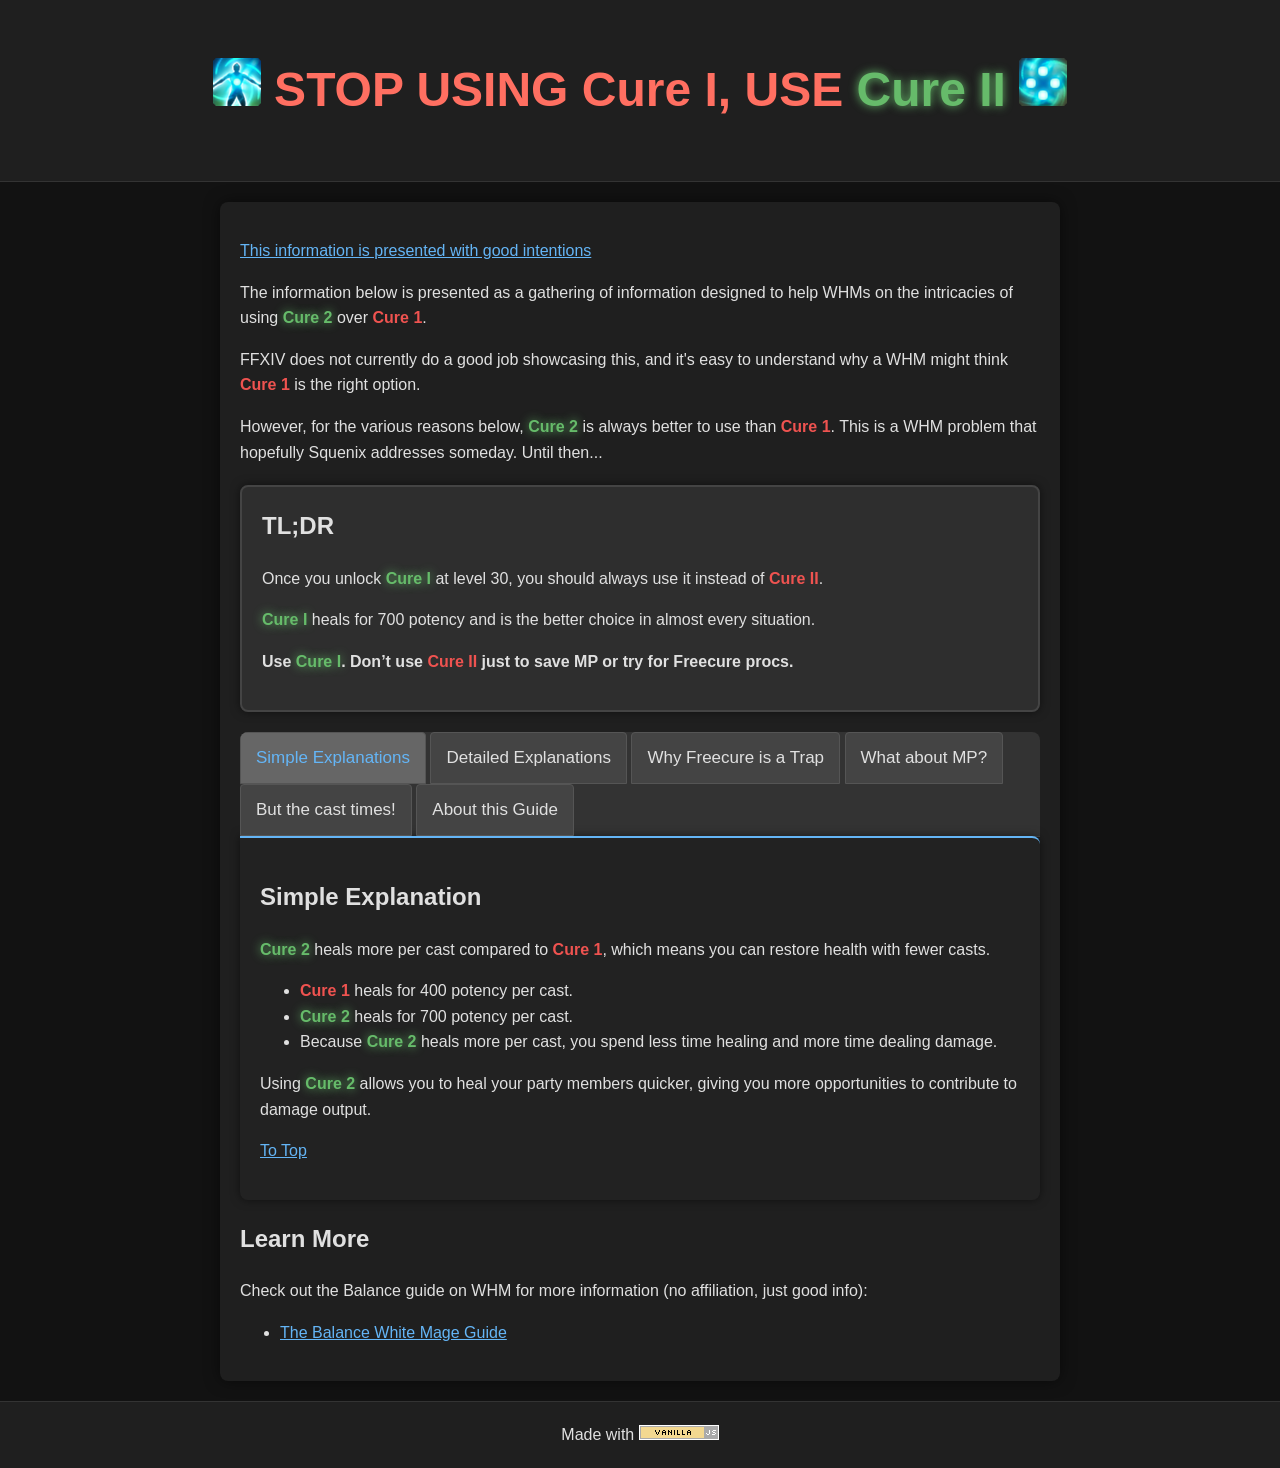
==== index.html @ 79c81267 "lil changes" ====
<!DOCTYPE html>
<html lang="en">

<head>
    <meta charset="UTF-8">
    <meta name="viewport" content="width=device-width, initial-scale=1.0">
    <title>Don't Use Cure 1!</title>
    <link rel="stylesheet" href="styles.css">
    <link rel="icon" href="favicon.ico?" type="image/x-icon">
    <script src="script.js" defer></script>
</head>

<body>
    <header>
        <h1 class="highlight"></h1>
    </header>

    <main>
        <section id="tldr" class="tldr-box"></section>

        <section id="tabbed-content">
            <div class="tab">
                <button class="tablinks" onclick="openTab('simple', this)">Simple Explanations</button>
                <button class="tablinks" onclick="openTab('detailed', this)">Detailed Explanations</button>
                <button class="tablinks" onclick="openTab('freecure', this)">Why Freecure is a Trap</button>
                <button class="tablinks" onclick="openTab('mp-management', this)">What about MP?</button>
                <button class="tablinks" onclick="openTab('cast-recast-times', this)">But the cast times!</button>
                <button class="tablinks" onclick="openTab('ifsomeone', this)">About this Guide</button>
            </div>

            <div id="simple" class="tabcontent"></div>
            <div id="detailed" class="tabcontent"></div>
            <div id="freecure" class="tabcontent"></div>
            <div id="mp-management" class="tabcontent"></div>
            <div id="cast-recast-times" class="tabcontent"></div>
            <div id="ifsomeone" class="tabcontent"></div>
        </section>

        <section id="resources">
            <h2>Learn More</h2>
            <p>Check out the Balance guide on WHM for more information (no affiliation, just good info):</p>
            <ul>
                <li><a href="https://www.thebalanceffxiv.com/jobs/healers/white-mage/" target="_blank">The Balance White Mage Guide</a></li>
            </ul>
        </section>
    </main>
    <footer>
        Made with <a href="http://vanilla-js.com/"><img src="vanillajs.png" alt="Vanilla JS badge" title="↑ ↑ ↓ ↓ ← → ← → B A"></a> <br>
    </footer>
</body>

</html>
---- styles.css ----
/* General Styles */
body {
    font-family: Arial, sans-serif;
    line-height: 1.6;
    margin: 0;
    padding: 0;
    background-color: #121212;
    color: #e0e0e0;
}

/* Header */
header {
    background: #1f1f1f;
    color: #e0e0e0;
    padding: 20px 0;
    text-align: center;
    font-size: 1.5em;
    border-bottom: 1px solid #333;
}

/* Main Content */
main {
    max-width: 800px;
    margin: 20px auto;
    padding: 20px;
    background: #1f1f1f;
    border-radius: 8px;
    box-shadow: 0 0 15px rgba(0, 0, 0, 0.5);
}

h1, h2, h3 {
    color: #e0e0e0;
}

a {
    color: #64b5f6;
}

.highlight {
    font-weight: bold;
    color: #ff6f61;
}

.cure1 {
    color: #ef5350;
    font-weight: bold;
}

.cure2 {
    color: #66bb6a;
    font-weight: bold;
    text-shadow: 0 0 10px #66bb6a;
}

.cure2-header {
    color: #81c784; /* A readable green */
    font-weight: bold;
}

/* Tabs */
.tab {
    overflow: hidden;
    border-bottom: 1px solid #444;
    background-color: #333;
    border-radius: 8px 8px 0 0;
}

.tab button {
    background-color: #444;
    border: 1px solid #555;
    border-radius: 4px 4px 0 0;
    outline: none;
    cursor: pointer;
    padding: 15px 15px;
    transition: 0.3s;
    font-size: 17px;
    color: #e0e0e0;
    box-sizing: border-box;
}

.tab button:hover {
    background-color: #555;
}

.tab button.active {
    background-color: #666;
    color: #64b5f6;
    position: relative;
}

/* Tab Content */
.tabcontent {
    display: none;
    padding: 20px;
    border-top: 2px solid #64b5f6; /* To make it match the active tab */
    background-color: #222;
    border-radius: 0 8px 8px 8px;
    box-shadow: 0 0 10px rgba(0, 0, 0, 0.5);
    margin-top: -1px; /* Avoid gap */
}

/* TL;DR Box */
.tldr-box {
    background-color: #2e2e2e; /* Slightly lighter background */
    border: 2px solid #444; /* Dark border */
    padding: 20px;
    margin: 20px 0;
    border-radius: 8px;
    box-shadow: 0 0 10px rgba(0, 0, 0, 0.5); /* Slight shadow for depth */
}

.tldr-box h2 {
    margin-top: 0;
}

/* Footer */
footer {
    text-align: center;
    padding: 20px;
    background: #1f1f1f;
    color: #e0e0e0;
    margin-top: 20px;
    border-top: 1px solid #333;
}
.reverse-mode {
    background-color: #ffffff;
    color: #000000;
}

.reverse-mode header, 
.reverse-mode main, 
.reverse-mode footer {
    background-color: #f0f0f0;
    color: #000000;
}

.reverse-mode .cure1 {
    color: #66bb6a;
}

.reverse-mode .cure2 {
    color: #ef5350;
}

.reverse-mode .cure1-header {
    color: #81c784;
}
.reverse-mode .tldr-box h2{
    color: #81c784;
}
.reverse-mode .tabcontent h2{
    color: #81c784;
}

.reverse-mode .tabcontent h3{
    color: #679e6a;
}

.reverse-mode .cure2-header {
    color: #ef5350;
}
.reverse-mode .tldr-box {
    background-color: #ffe0e0; /* Lighter red background */
    border: 2px solid #ff6666; /* Red border */
    color: #333; /* Dark text */
}

.reverse-mode .tabcontent {
    background-color: #fff0f0; /* Light red background */
    border-top: 2px solid #ff6666; /* Red border for active tab */
    color: #333; /* Dark text */
}
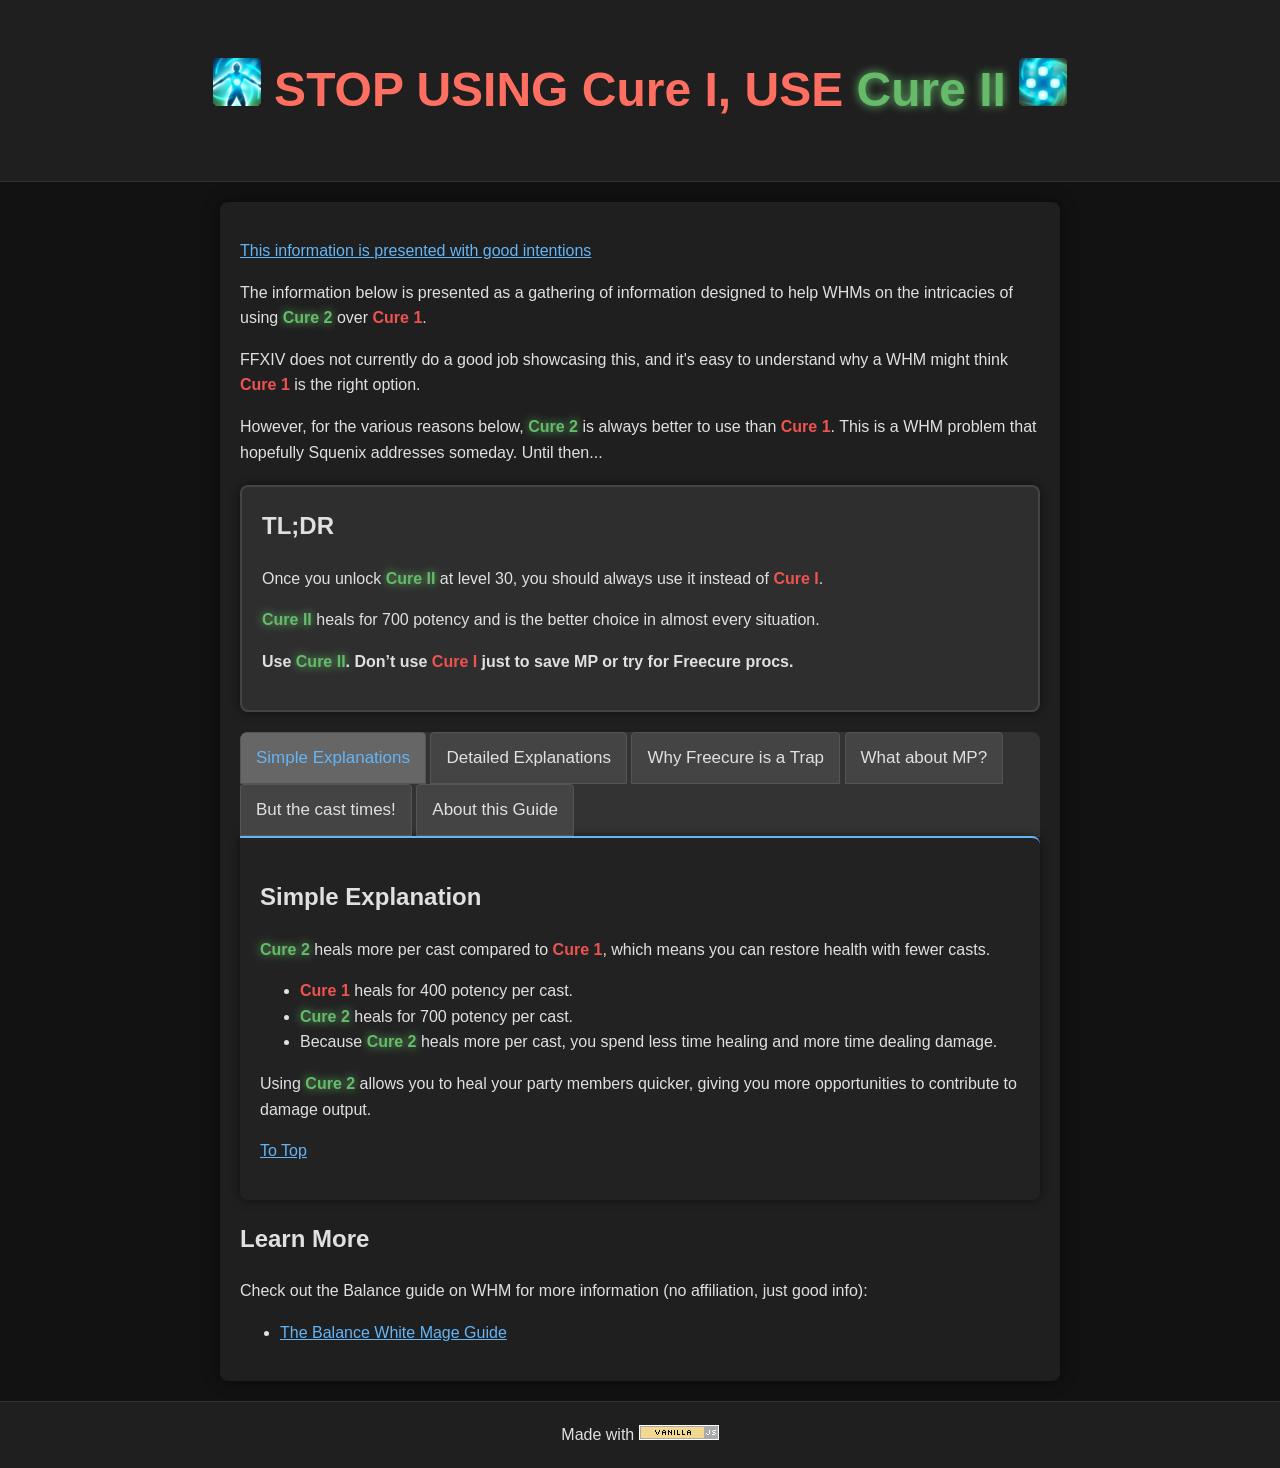
==== commit dfc3d69e: "renamed script to push fix" ====
--- a/index.html
+++ b/index.html
@@ -7,7 +7,7 @@
     <title>Don't Use Cure 1!</title>
     <link rel="stylesheet" href="styles.css">
     <link rel="icon" href="favicon.ico?" type="image/x-icon">
-    <script src="script.js" defer></script>
+    <script src="scripts.js" defer></script>
 </head>
 
 <body>
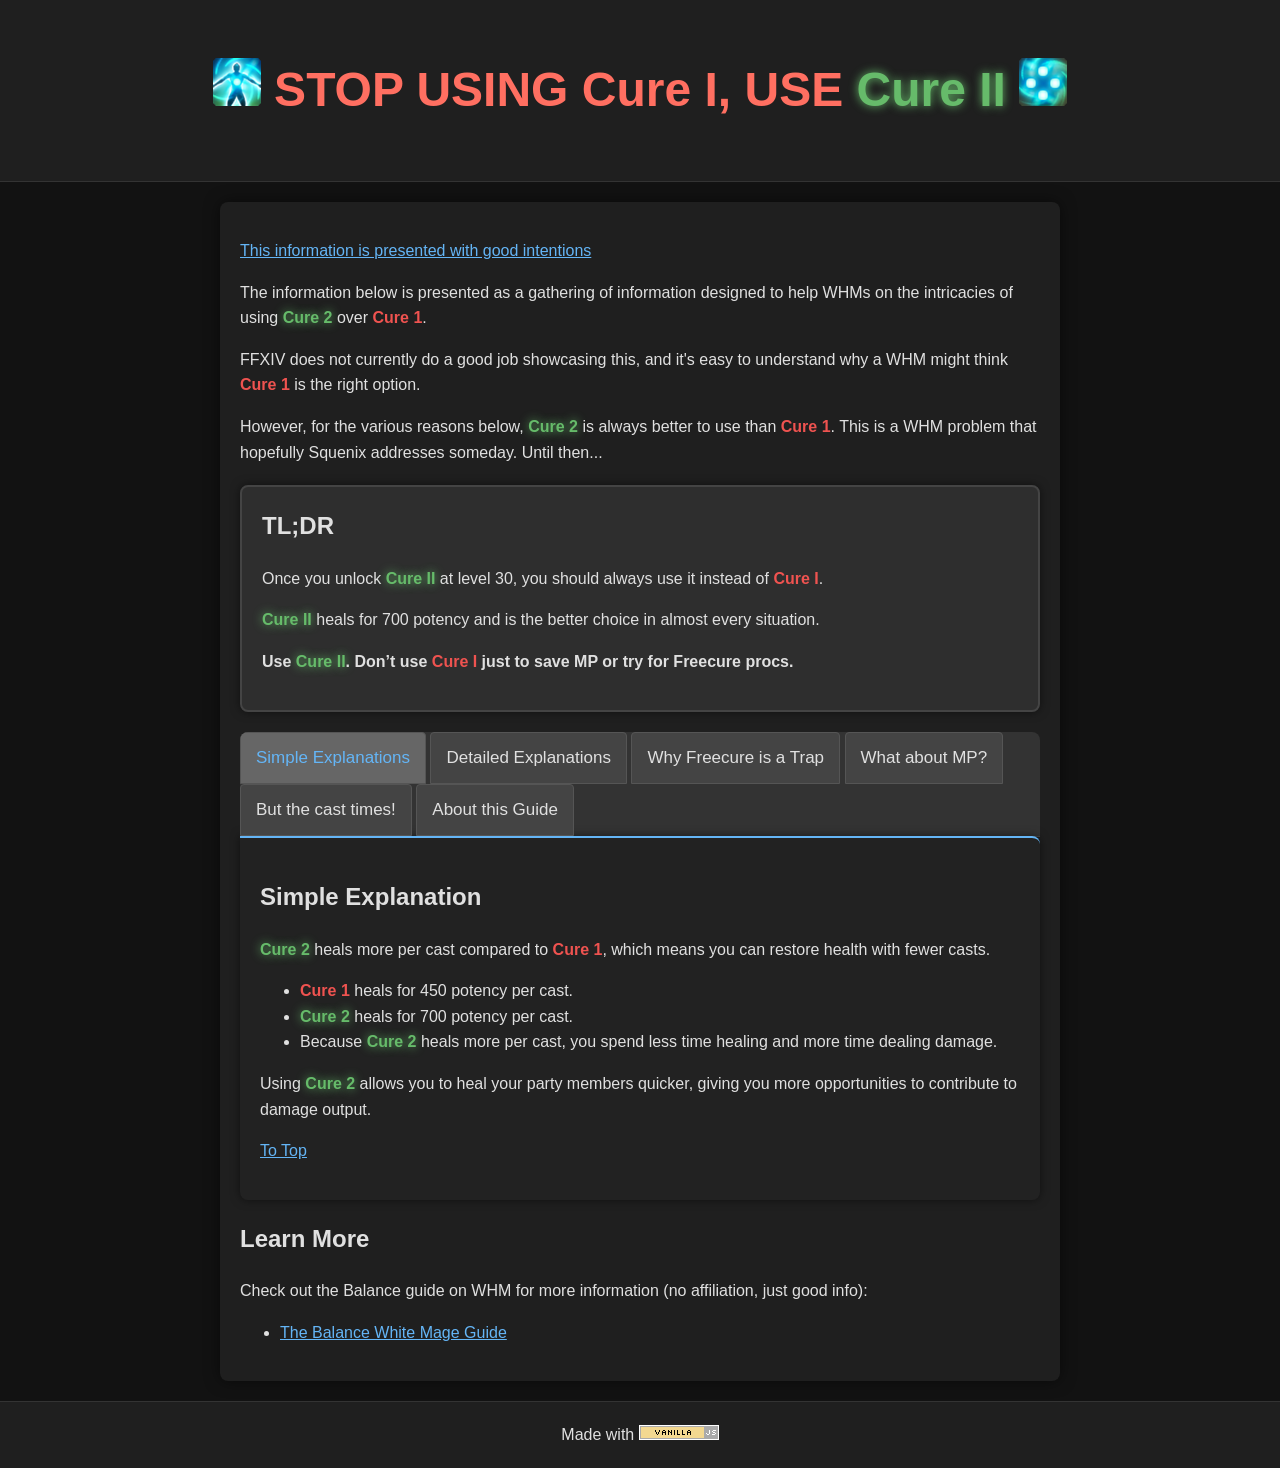
==== commit c98de6b1: "cachebuster" ====
--- a/index.html
+++ b/index.html
@@ -7,7 +7,7 @@
     <title>Don't Use Cure 1!</title>
     <link rel="stylesheet" href="styles.css">
     <link rel="icon" href="favicon.ico?" type="image/x-icon">
-    <script src="scripts.js" defer></script>
+    <script src="scripts.js?v=1.0" defer></script>
 </head>
 
 <body>
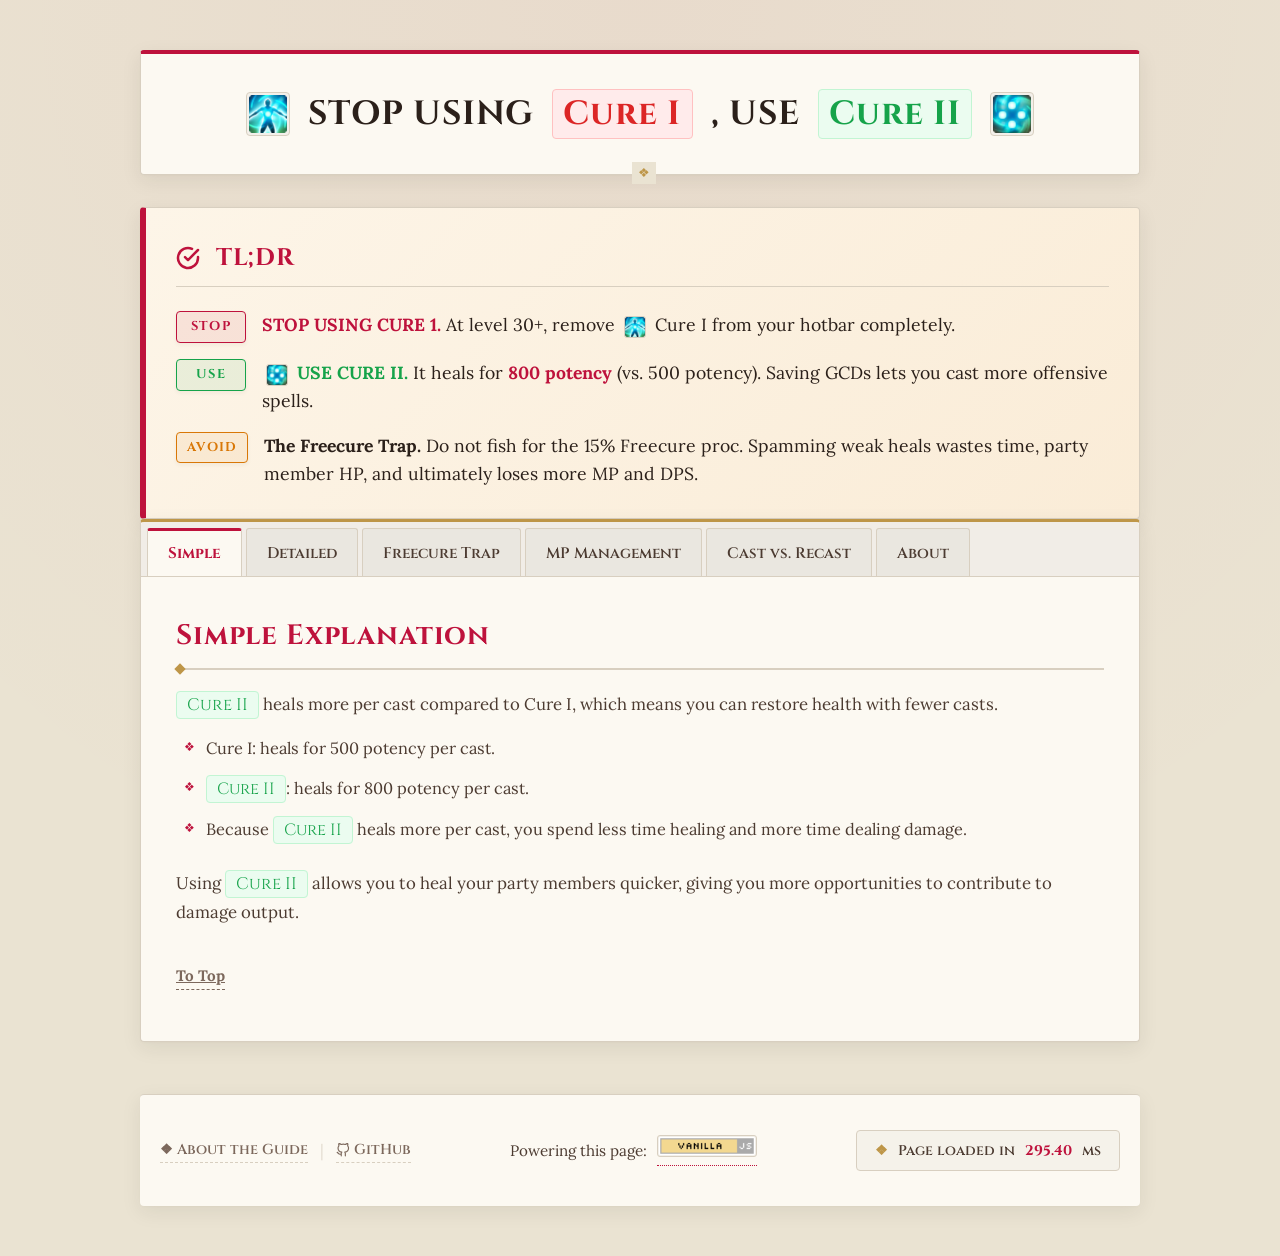
==== commit bae9046d: "Refactor TL;DR into visual objectives, refine retro bizarro mode, and add Open Graph preview banner" ====
--- a/index.html
+++ b/index.html
@@ -4,49 +4,92 @@
 <head>
     <meta charset="UTF-8">
     <meta name="viewport" content="width=device-width, initial-scale=1.0">
-    <title>Don't Use Cure 1!</title>
+    
+    <!-- Primary SEO Meta Tags -->
+    <title>Don't Use Cure 1! - FFXIV White Mage Guide</title>
+    <meta name="description" content="A comprehensive, math-backed guide explaining why White Mages in FFXIV should use Cure II instead of Cure I, updated for Dawntrail. Learn the truths about Freecure trap, MP management, and GCD optimization.">
+    <meta name="keywords" content="FFXIV, White Mage, WHM, Cure 1, Cure 2, Freecure, FFXIV guide, Dawntrail, FFXIV healing, MMO optimization">
+    <meta name="author" content="MajorProps">
+    <meta name="robots" content="index, follow">
+    
+    <!-- Open Graph / Facebook / Twitter -->
+    <meta property="og:type" content="website">
+    <meta property="og:title" content="Don't Use Cure 1! - FFXIV White Mage Guide">
+    <meta property="og:description" content="A detailed, math-backed breakdown of why White Mages should stop using Cure I and start using Cure II. Updated for Dawntrail (Patch 7.4).">
+    <meta property="og:image" content="og_banner.png">
+    <meta name="twitter:card" content="summary_large_image">
+    <meta name="twitter:image" content="og_banner.png">
+    
+    <!-- Fonts & Styling -->
+    <link rel="preconnect" href="https://fonts.googleapis.com">
+    <link rel="preconnect" href="https://fonts.gstatic.com" crossorigin>
+    <link href="https://fonts.googleapis.com/css2?family=Cinzel:wght@400;600;700;900&family=Lora:ital,wght@0,400;0,500;0,600;0,700;1,400&family=Press+Start+2P&display=swap" rel="stylesheet">
     <link rel="stylesheet" href="styles.css">
     <link rel="icon" href="favicon.ico?" type="image/x-icon">
-    <script src="scripts.js?v=1.0" defer></script>
+    
+    <!-- Dynamic Logic -->
+    <script src="scripts.js?v=1.05" defer></script>
 </head>
 
 <body>
-    <header>
-        <h1 class="highlight"></h1>
-    </header>
+    <div class="app-container">
+        <header>
+            <h1 class="highlight header-title">
+                <!-- Dynamically populated by JS -->
+            </h1>
+        </header>
 
-    <main>
-        <section id="tldr" class="tldr-box"></section>
+        <main>
+            <!-- Content will be injected dynamically -->
+            
+            <section id="tldr" class="tldr-box">
+                <!-- Dynamically populated by JS -->
+            </section>
 
-        <section id="tabbed-content">
-            <div class="tab">
-                <button class="tablinks" onclick="openTab('simple', this)">Simple Explanations</button>
-                <button class="tablinks" onclick="openTab('detailed', this)">Detailed Explanations</button>
-                <button class="tablinks" onclick="openTab('freecure', this)">Why Freecure is a Trap</button>
-                <button class="tablinks" onclick="openTab('mp-management', this)">What about MP?</button>
-                <button class="tablinks" onclick="openTab('cast-recast-times', this)">But the cast times!</button>
-                <button class="tablinks" onclick="openTab('ifsomeone', this)">About this Guide</button>
+            <section id="tabbed-content" class="glass-panel">
+                <div class="tab">
+                    <button class="tablinks active" onclick="openTab('simple', this)">Simple</button>
+                    <button class="tablinks" onclick="openTab('detailed', this)">Detailed</button>
+                    <button class="tablinks" onclick="openTab('freecure', this)">Freecure Trap</button>
+                    <button class="tablinks" onclick="openTab('mp-management', this)">MP Management</button>
+                    <button class="tablinks" onclick="openTab('cast-recast-times', this)">Cast vs. Recast</button>
+                    <button class="tablinks" onclick="openTab('ifsomeone', this)">About</button>
+                </div>
+
+                <div class="tabcontent-container">
+                    <div id="simple" class="tabcontent" style="display: block;"></div>
+                    <div id="detailed" class="tabcontent"></div>
+                    <div id="freecure" class="tabcontent"></div>
+                    <div id="mp-management" class="tabcontent"></div>
+                    <div id="cast-recast-times" class="tabcontent"></div>
+                    <div id="ifsomeone" class="tabcontent"></div>
+                </div>
+            </section>
+        </main>
+
+        <footer>
+            <div class="footer-content">
+                <div class="guide-intent-container-footer" style="display: flex; align-items: center; gap: 12px; flex-wrap: wrap;">
+                    <a href="#tabbed-content" class="guide-intent-link" onclick="openTab('ifsomeone', document.querySelector('.tab button:nth-child(6)'))">❖ About the Guide</a>
+                    <span class="footer-separator" style="color: var(--border-color); opacity: 0.7;">|</span>
+                    <a href="https://github.com/Suspence00/dontusecure1" target="_blank" class="guide-intent-link" style="display: inline-flex; align-items: center; gap: 4px;">
+                        <svg width="14" height="14" viewBox="0 0 24 24" fill="none" stroke="currentColor" stroke-width="2" stroke-linecap="round" stroke-linejoin="round">
+                            <path d="M9 19c-5 1.5-5-2.5-7-3m14 6v-3.87a3.37 3.37 0 0 0-.94-2.61c3.14-.35 6.44-1.54 6.44-7A5.44 5.44 0 0 0 20 4.77 5.07 5.07 0 0 0 19.91 1S18.73.65 16 2.48a13.38 13.38 0 0 0-7 0C6.27.65 5.09 1 5.09 1A5.07 5.07 0 0 0 5 4.77a5.44 5.44 0 0 0-1.5 3.78c0 5.42 3.3 6.61 6.44 7A3.37 3.37 0 0 0 9 18.13V22"></path>
+                        </svg>
+                        <span>GitHub</span>
+                    </a>
+                </div>
+                <div class="vanilla-badge-wrapper">
+                    <span>Powering this page:</span>
+                    <a href="http://vanilla-js.com/" class="vanilla-link">
+                        <img src="vanillajs.png" alt="Vanilla JS badge" title="↑ ↑ ↓ ↓ ← → ← → B A">
+                    </a>
+                </div>
+                <div class="speed-badge" id="speed-badge">
+                    <span class="speed-icon">❖</span> Page loaded in <span id="load-time">--</span> ms
+                </div>
             </div>
-
-            <div id="simple" class="tabcontent"></div>
-            <div id="detailed" class="tabcontent"></div>
-            <div id="freecure" class="tabcontent"></div>
-            <div id="mp-management" class="tabcontent"></div>
-            <div id="cast-recast-times" class="tabcontent"></div>
-            <div id="ifsomeone" class="tabcontent"></div>
-        </section>
-
-        <section id="resources">
-            <h2>Learn More</h2>
-            <p>Check out the Balance guide on WHM for more information (no affiliation, just good info):</p>
-            <ul>
-                <li><a href="https://www.thebalanceffxiv.com/jobs/healers/white-mage/" target="_blank">The Balance White Mage Guide</a></li>
-            </ul>
-        </section>
-    </main>
-    <footer>
-        Made with <a href="http://vanilla-js.com/"><img src="vanillajs.png" alt="Vanilla JS badge" title="↑ ↑ ↓ ↓ ← → ← → B A"></a> <br>
-    </footer>
+        </footer>
+    </div>
 </body>
-
 </html>
--- a/styles.css
+++ b/styles.css
@@ -1,172 +1,1846 @@
-/* General Styles */
-body {
-    font-family: Arial, sans-serif;
-    line-height: 1.6;
+/* ==========================================
+   White Mage Sanctuary Design Tokens (Normal Mode)
+   ========================================== */
+:root {
+    /* Fonts - Classic High Fantasy & RPG Serifs */
+    --font-heading: 'Cinzel', 'Georgia', serif;
+    --font-body: 'Lora', 'Georgia', serif;
+
+    /* Theme: Lodestone Warm Eorzean Parchment */
+    --bg-app: #eae3d2; /* Eorzean Warm Parchment Map Background */
+    
+    /* Document elements - rich cream scroll cards */
+    --bg-window-top: #fcf9f2;
+    --bg-window-bottom: #fcf9f2;
+    --bg-surface: #fcf9f2; /* Clean light parchment */
+    --bg-surface-hover: #f5eedf; /* Soft golden hover */
+    
+    /* White Mage Quest Accent */
+    --bg-tldr: linear-gradient(135deg, #fdf5e8 0%, #faecd7 100%);
+    
+    /* Authentic Gold & Crimson Trims */
+    --gold-primary: #be9648; /* Antique Gold */
+    --gold-secondary: #997227; /* Deep Gold */
+    --gold-light: #e5c483; /* Radiant Gold highlight */
+    --crimson-primary: #be123c; /* White Mage Crimson */
+    --crimson-hover: #9f1239; /* Deep Burgundy */
+    
+    --border-color: #d8cfc0; /* Warm clay border */
+    --border-gold: #be9648; /* Gold border for accents */
+    
+    --text-primary: #2b201a; /* Sharp, extremely legible dark espresso */
+    --text-secondary: #4c3b31; /* Warm mahogany brown for body text */
+    --text-muted: #7c685c; /* Soft charcoal-brown for notes */
+    
+    /* Spell & Buff Colors (Subtle, clean, high-contrast on light background) */
+    --color-cure1: #dc2626; /* Crimson for Cure I */
+    --color-cure2: #16a34a; /* Emerald for Cure II */
+    --color-lucid: #7c3aed; /* Mana Violet */
+    --color-damage: #2563eb; /* Glare sky-blue */
+
+    /* Shadows & Borders */
+    --box-shadow-game: 0 6px 20px rgba(43, 32, 26, 0.08), 0 1px 3px rgba(43, 32, 26, 0.02);
+    --transition-click: 0.12s cubic-bezier(0.4, 0, 0.2, 1);
+    --transition-smooth: 0.25s cubic-bezier(0.4, 0, 0.2, 1);
+}
+
+/* ==========================================
+   Bizarro Mode (NES / SNES Final Fantasy Dialogue Box)
+   ========================================== */
+.reverse-mode {
+    /* Classic Retro Monospaced Font */
+    --font-heading: 'Press Start 2P', monospace;
+    --font-body: 'Press Start 2P', monospace;
+
+    /* NES Royal Blue Background & Thick White Borders */
+    --bg-app: #000000;
+    --bg-window-top: #000088;
+    --bg-window-bottom: #0000a8;
+    --bg-surface: linear-gradient(to bottom, var(--bg-window-top) 0%, var(--bg-window-bottom) 100%);
+    --bg-surface-hover: #0000d8;
+    --bg-tldr: #000088;
+    
+    --gold-primary: #ffffff;
+    --gold-secondary: #ffffff;
+    --gold-light: #ffffff;
+    
+    --border-color: #ffffff;
+    --text-primary: #ffffff;
+    --text-secondary: #ffffff;
+    --text-muted: #aaaaaa;
+    
+    --color-cure1: #00ff00; /* Cure I is green/good! */
+    --color-cure2: #ff0000; /* Cure II is red/bad! */
+    --color-lucid: #ff00ff;
+    --color-damage: #00ffff;
+}
+
+/* ==========================================
+   Reset & Base Styles
+   ========================================== */
+html {
+    scroll-behavior: smooth;
+}
+
+* {
+    box-sizing: border-box;
     margin: 0;
     padding: 0;
-    background-color: #121212;
-    color: #e0e0e0;
-}
-
-/* Header */
+}
+
+body {
+    font-family: var(--font-body);
+    background-color: var(--bg-app);
+    background-image: radial-gradient(circle at 50% 0%, rgba(190, 18, 60, 0.04) 0%, rgba(234, 227, 210, 0) 70%);
+    color: var(--text-primary);
+    line-height: 1.7;
+    -webkit-font-smoothing: antialiased;
+    overflow-x: hidden;
+    position: relative;
+    min-height: 100vh;
+    transition: background var(--transition-smooth);
+}
+
+.glow-bg {
+    display: none;
+}
+
+/* ==========================================
+   Layout Containers
+   ========================================== */
+.app-container {
+    max-width: 1040px;
+    margin: 0 auto;
+    padding: 50px 20px;
+    display: flex;
+    flex-direction: column;
+    gap: 32px;
+}
+
+/* ==========================================
+   Typography & Decorative Ornaments
+   ========================================== */
+h1, h2, h3, h4 {
+    font-family: var(--font-heading);
+    font-weight: 700;
+    letter-spacing: 0.03em;
+    color: var(--crimson-primary);
+}
+
+a {
+    color: var(--crimson-primary);
+    text-decoration: none;
+    font-weight: 600;
+    border-bottom: 1px dotted var(--crimson-primary);
+    transition: all var(--transition-click);
+}
+
+a:hover {
+    color: var(--crimson-hover);
+    border-bottom-color: var(--crimson-hover);
+}
+
+/* FFXIV Diamond Divider Ornament */
+.divider {
+    display: flex;
+    align-items: center;
+    justify-content: center;
+    margin: 24px 0;
+    color: var(--gold-primary);
+}
+
+.divider::before, .divider::after {
+    content: '';
+    flex: 1;
+    border-bottom: 1px solid var(--border-color);
+}
+
+.divider::before { margin-right: 15px; }
+.divider::after { margin-left: 15px; }
+
+.divider-icon {
+    font-size: 0.8rem;
+    letter-spacing: 2px;
+    color: var(--gold-primary);
+}
+
+/* ==========================================
+   WHM Panel Styling
+   ========================================== */
+.glass-panel {
+    background: var(--bg-surface);
+    border: 1.5px solid var(--border-color);
+    border-top: 3px solid var(--gold-primary);
+    border-radius: 4px; /* Hard classic corners */
+    box-shadow: var(--box-shadow-game);
+    position: relative;
+    transition: border var(--transition-smooth);
+}
+
+/* ==========================================
+   Header Component
+   ========================================== */
 header {
-    background: #1f1f1f;
-    color: #e0e0e0;
-    padding: 20px 0;
     text-align: center;
-    font-size: 1.5em;
-    border-bottom: 1px solid #333;
-}
-
-/* Main Content */
-main {
-    max-width: 800px;
-    margin: 20px auto;
-    padding: 20px;
-    background: #1f1f1f;
-    border-radius: 8px;
-    box-shadow: 0 0 15px rgba(0, 0, 0, 0.5);
-}
-
-h1, h2, h3 {
-    color: #e0e0e0;
-}
-
-a {
-    color: #64b5f6;
-}
-
-.highlight {
-    font-weight: bold;
-    color: #ff6f61;
-}
-
-.cure1 {
-    color: #ef5350;
-    font-weight: bold;
+    padding: 35px 20px;
+    border-radius: 4px;
+    background: var(--bg-surface);
+    border: 1.5px solid var(--border-color);
+    border-top: 4px solid var(--crimson-primary);
+    box-shadow: var(--box-shadow-game);
+    position: relative;
+}
+
+header::after {
+    content: '❖';
+    position: absolute;
+    bottom: -10px;
+    left: calc(50% - 8px);
+    background: var(--bg-app);
+    color: var(--gold-primary);
+    font-size: 0.8rem;
+    padding: 0 6px;
+}
+
+.header-title {
+    display: flex;
+    align-items: center;
+    justify-content: center;
+    gap: 18px;
+    font-size: 2.1rem;
+    font-weight: 700;
+    flex-wrap: nowrap;
+    line-height: 1.3;
+    color: var(--text-primary);
+    white-space: nowrap;
+}
+
+.header-title img {
+    width: 44px;
+    height: 44px;
+    object-fit: contain;
+    border: 1px solid var(--border-color);
+    border-radius: 4px;
+    padding: 2px;
+    background: rgba(43, 32, 26, 0.04);
+    flex-shrink: 0;
+}
+
+.cure1-header {
+    color: var(--color-cure1);
+    background: #ffebeb;
+    border: 1px solid #ffc1c1;
+    padding: 2px 10px;
+    border-radius: 4px;
+    font-family: var(--font-heading);
+    white-space: nowrap;
 }
 
 .cure2 {
-    color: #66bb6a;
-    font-weight: bold;
-    text-shadow: 0 0 10px #66bb6a;
-}
-
-.cure2-header {
-    color: #81c784; /* A readable green */
-    font-weight: bold;
-}
-
-/* Tabs */
+    color: var(--color-cure2);
+    background: #ebfcf0;
+    border: 1px solid #c2f5d3;
+    padding: 2px 10px;
+    border-radius: 4px;
+    font-family: var(--font-heading);
+    white-space: nowrap;
+}
+
+/* ==========================================
+   TL;DR Panel (Duty/Quest Card Style)
+   ========================================== */
+.tldr-box {
+    background: var(--bg-tldr);
+    border: 1.5px solid var(--border-color);
+    border-left: 6px solid var(--crimson-primary);
+    padding: 30px;
+    border-radius: 4px;
+    box-shadow: var(--box-shadow-game);
+    display: flex;
+    flex-direction: column;
+    gap: 14px;
+}
+
+.tldr-box h2 {
+    font-size: 1.5rem;
+    color: var(--crimson-primary);
+    display: flex;
+    align-items: center;
+    gap: 10px;
+    border-bottom: 1px solid var(--border-color);
+    padding-bottom: 8px;
+}
+
+.tldr-list {
+    display: flex;
+    flex-direction: column;
+    gap: 16px;
+    margin-top: 10px;
+}
+
+.tldr-item {
+    display: flex;
+    align-items: flex-start;
+    gap: 16px;
+}
+
+.tldr-badge {
+    display: inline-block;
+    padding: 4px 10px;
+    font-family: var(--font-heading);
+    font-size: 0.8rem;
+    font-weight: 700;
+    letter-spacing: 0.1em;
+    border-radius: 4px;
+    text-align: center;
+    min-width: 70px;
+    flex-shrink: 0;
+    box-shadow: 0 2px 4px rgba(43, 32, 26, 0.05);
+}
+
+.badge-stop {
+    background: rgba(190, 18, 60, 0.08);
+    border: 1.5px solid var(--crimson-primary);
+    color: var(--crimson-primary);
+}
+
+.badge-use {
+    background: rgba(22, 163, 74, 0.08);
+    border: 1.5px solid var(--color-cure2);
+    color: var(--color-cure2);
+}
+
+.badge-avoid {
+    background: rgba(217, 119, 6, 0.08);
+    border: 1.5px solid #d97706;
+    color: #d97706;
+}
+
+.tldr-text {
+    font-family: var(--font-body);
+    font-size: 1.1rem;
+    line-height: 1.6;
+    color: var(--text-primary);
+}
+
+.tldr-text img {
+    height: 22px;
+    width: 22px;
+    vertical-align: middle;
+    margin: 0 4px;
+    border: 1px solid var(--border-color);
+    border-radius: 3px;
+    background: rgba(43, 32, 26, 0.04);
+}
+
+.potency-highlight {
+    color: var(--crimson-primary);
+    font-weight: 700;
+}
+
+/* ==========================================
+   Tabs Component (Elegant Guidebook Tabs)
+   ========================================== */
 .tab {
-    overflow: hidden;
-    border-bottom: 1px solid #444;
-    background-color: #333;
-    border-radius: 8px 8px 0 0;
+    display: flex;
+    flex-wrap: nowrap;
+    overflow-x: auto;
+    -webkit-overflow-scrolling: touch;
+    scrollbar-width: none;
+    background: rgba(43, 32, 26, 0.05);
+    border-radius: 4px 4px 0 0;
+    padding: 6px 6px 0 6px;
+    gap: 4px;
+    border-bottom: 1.5px solid var(--border-color);
+}
+
+.tab::-webkit-scrollbar {
+    display: none;
 }
 
 .tab button {
-    background-color: #444;
-    border: 1px solid #555;
-    border-radius: 4px 4px 0 0;
+    flex-shrink: 0;
+    background: rgba(43, 32, 26, 0.03);
+    border: 1px solid var(--border-color);
+    border-bottom: none;
     outline: none;
     cursor: pointer;
-    padding: 15px 15px;
-    transition: 0.3s;
-    font-size: 17px;
-    color: #e0e0e0;
-    box-sizing: border-box;
+    padding: 12px 20px;
+    transition: all var(--transition-click);
+    font-family: var(--font-heading);
+    font-weight: 600;
+    font-size: 0.95rem;
+    color: var(--text-secondary);
+    border-radius: 3px 3px 0 0;
+    position: relative;
+    margin-bottom: -1.5px;
 }
 
 .tab button:hover {
-    background-color: #555;
+    color: var(--crimson-primary);
+    background: var(--bg-surface-hover);
 }
 
 .tab button.active {
-    background-color: #666;
-    color: #64b5f6;
-    position: relative;
-}
-
-/* Tab Content */
+    color: var(--crimson-primary);
+    background: var(--bg-surface);
+    border: 1.5px solid var(--border-color);
+    border-bottom: 2px solid var(--bg-surface); /* Overlaps bottom border perfectly */
+    border-top: 3px solid var(--crimson-primary);
+    font-weight: 700;
+    box-shadow: none;
+}
+
+.tabcontent-container {
+    padding: 35px;
+}
+
 .tabcontent {
     display: none;
+}
+
+.tabcontent h2 {
+    font-size: 1.75rem;
+    margin-bottom: 20px;
+    border-bottom: 2px solid var(--border-color);
+    padding-bottom: 8px;
+    color: var(--crimson-primary);
+    position: relative;
+}
+
+/* Small square ornament under headers */
+.tabcontent h2::after {
+    content: '';
+    position: absolute;
+    bottom: -5px;
+    left: 0;
+    width: 8px;
+    height: 8px;
+    background: var(--gold-primary);
+    transform: rotate(45deg);
+}
+
+.tabcontent h3 {
+    font-size: 1.25rem;
+    margin: 28px 0 14px 0;
+    color: var(--crimson-primary);
+    border-left: 3px solid var(--crimson-primary);
+    padding-left: 10px;
+}
+
+.tabcontent p {
+    margin-bottom: 16px;
+    color: var(--text-secondary);
+    font-size: 1.05rem;
+}
+
+.tabcontent strong {
+    color: var(--text-primary);
+}
+
+/* Bullet list modernization */
+.tabcontent ul {
+    list-style: none;
+    margin-bottom: 24px;
+    padding-left: 4px;
+}
+
+.tabcontent li {
+    position: relative;
+    padding-left: 26px;
+    margin-bottom: 12px;
+    color: var(--text-secondary);
+    font-size: 1.02rem;
+}
+
+.tabcontent li::before {
+    content: '❖';
+    position: absolute;
+    left: 4px;
+    top: 2px;
+    color: var(--crimson-primary);
+    font-size: 0.75rem;
+}
+
+/* Nested lists */
+.tabcontent ul ul {
+    margin-top: 10px;
+    margin-bottom: 10px;
+    padding-left: 12px;
+}
+
+.tabcontent ul ul li::before {
+    content: '✦';
+    color: var(--text-muted);
+}
+
+/* Return to top link */
+.tabcontent p a[href="#tabbed-content"] {
+    display: inline-flex;
+    align-items: center;
+    gap: 6px;
+    font-size: 0.95rem;
+    font-weight: 700;
+    color: var(--text-muted);
+    border-bottom: 1px dashed var(--text-muted);
+    transition: color var(--transition-click);
+    margin-top: 20px;
+}
+
+.tabcontent p a[href="#tabbed-content"]:hover {
+    color: var(--crimson-primary);
+    border-bottom-color: var(--crimson-primary);
+}
+
+/* Custom Highlight Spans */
+.damage-spell {
+    color: var(--color-damage);
+    font-weight: 700;
+}
+
+.lucid-dreaming {
+    color: var(--color-lucid);
+    font-weight: 700;
+}
+
+.tabcontent img:not(.sim-slot-icon) {
+    height: 22px;
+    width: 22px;
+    vertical-align: middle;
+    margin: 0 4px;
+    border: 1px solid var(--border-color);
+    border-radius: 3px;
+    background: rgba(43, 32, 26, 0.04);
+}
+
+/* ==========================================
+   RPG Comparison Grid & Cards
+   ========================================== */
+.math-grid {
+    display: grid;
+    grid-template-columns: 1fr 1fr;
+    gap: 24px;
+    margin: 24px 0;
+}
+
+@media (max-width: 768px) {
+    .math-grid {
+        grid-template-columns: 1fr;
+    }
+    .header-title {
+        flex-wrap: wrap;
+        font-size: 1.4rem;
+        white-space: normal;
+        gap: 10px;
+    }
+    .header-title img {
+        width: 32px;
+        height: 32px;
+    }
+}
+
+.math-card {
+    background: rgba(43, 32, 26, 0.02);
+    border: 1.5px solid var(--border-color);
+    border-radius: 4px;
+    padding: 22px;
+    transition: all var(--transition-smooth);
+}
+
+.math-card:hover {
+    border-color: var(--gold-primary);
+    background: var(--bg-surface-hover);
+    box-shadow: var(--box-shadow-game);
+}
+
+.math-card-title {
+    font-family: var(--font-heading);
+    font-size: 1.15rem;
+    font-weight: 700;
+    margin-bottom: 14px;
+    padding-bottom: 8px;
+    border-bottom: 1px solid var(--border-color);
+    color: var(--text-primary);
+}
+
+.math-card-cure1 {
+    border-top: 4px solid var(--color-cure1);
+}
+
+.math-card-cure2 {
+    border-top: 4px solid var(--color-cure2);
+}
+
+.math-card p {
+    font-size: 0.98rem;
+    margin-bottom: 8px;
+    color: var(--text-secondary);
+}
+
+/* ==========================================
+   Resources Component
+   ========================================== */
+.resource-card {
+    padding: 35px;
+    display: flex;
+    flex-direction: column;
+    gap: 18px;
+    align-items: flex-start;
+    border-top: 3px solid var(--crimson-primary);
+}
+
+.resource-card h2 {
+    font-size: 1.6rem;
+    border-bottom: none;
+}
+
+.resource-card p {
+    color: var(--text-secondary);
+    font-size: 1.05rem;
+    margin-bottom: 8px;
+}
+
+.resource-link-wrapper {
+    width: 100%;
+}
+
+/* Crimson Primary Action Button */
+.btn-primary {
+    display: inline-flex;
+    align-items: center;
+    gap: 12px;
+    background: linear-gradient(to bottom, var(--crimson-primary) 0%, var(--crimson-hover) 100%);
+    border: 1.5px solid var(--crimson-primary);
+    color: #ffffff;
+    font-family: var(--font-heading);
+    font-weight: 700;
+    padding: 15px 32px;
+    border-radius: 4px;
+    transition: all 0.2s ease;
+    box-shadow: 0 4px 15px rgba(190, 18, 60, 0.15);
+    cursor: pointer;
+}
+
+.btn-primary:hover {
+    background: var(--crimson-hover);
+    box-shadow: 0 6px 20px rgba(190, 18, 60, 0.25);
+    transform: translateY(-1px);
+}
+
+.btn-primary svg {
+    transition: transform var(--transition-click);
+}
+
+.btn-primary:hover svg {
+    transform: translate(3px, -3px);
+}
+
+.guide-intent-container {
+    margin-top: 14px;
+    width: 100%;
+}
+
+.guide-intent-link {
+    font-size: 0.9rem;
+    font-family: var(--font-heading);
+    color: var(--text-muted);
+    border-bottom: 1.5px dashed var(--border-color);
+    transition: color var(--transition-click);
+}
+
+.guide-intent-link:hover {
+    color: var(--crimson-primary);
+    border-bottom-color: var(--crimson-primary);
+}
+
+.reverse-mode .guide-intent-container {
+    margin-top: 20px !important;
+}
+
+.reverse-mode .guide-intent-link {
+    font-family: 'Press Start 2P', monospace !important;
+    font-size: 0.55rem !important;
+    color: #ffffff !important;
+    border-bottom: 3px dashed #ffffff !important;
+}
+
+/* ==========================================
+   Footer Component
+   ========================================== */
+footer {
+    border-top: 1.5px solid var(--border-color);
+    padding: 35px 20px;
+    margin-top: 20px;
+    background: var(--bg-surface);
+    border-radius: 4px;
+    box-shadow: var(--box-shadow-game);
+}
+
+.footer-content {
+    display: flex;
+    justify-content: space-between;
+    align-items: center;
+    flex-wrap: wrap;
+    gap: 20px;
+}
+
+@media (max-width: 600px) {
+    .footer-content {
+        flex-direction: column;
+        text-align: center;
+    }
+}
+
+.vanilla-badge-wrapper {
+    display: flex;
+    align-items: center;
+    gap: 10px;
+    font-size: 0.95rem;
+    color: var(--text-secondary);
+}
+
+.vanilla-link img {
+    height: 22px;
+    object-fit: contain;
+    border: 1px solid var(--border-color);
+    border-radius: 3px;
+    padding: 1px;
+    background: rgba(43, 32, 26, 0.04);
+}
+
+.speed-badge {
+    display: flex;
+    align-items: center;
+    gap: 10px;
+    padding: 8px 18px;
+    border-radius: 4px;
+    background: rgba(43, 32, 26, 0.03);
+    border: 1.5px solid var(--border-color);
+    font-family: var(--font-heading);
+    font-weight: 600;
+    font-size: 0.88rem;
+    color: var(--text-secondary);
+}
+
+.speed-icon {
+    color: var(--gold-primary);
+}
+
+#load-time {
+    color: var(--crimson-primary);
+    font-weight: 700;
+}
+
+.timing-details {
+    margin-top: 20px;
     padding: 20px;
-    border-top: 2px solid #64b5f6; /* To make it match the active tab */
-    background-color: #222;
-    border-radius: 0 8px 8px 8px;
-    box-shadow: 0 0 10px rgba(0, 0, 0, 0.5);
-    margin-top: -1px; /* Avoid gap */
-}
-
-/* TL;DR Box */
-.tldr-box {
-    background-color: #2e2e2e; /* Slightly lighter background */
-    border: 2px solid #444; /* Dark border */
+    background: rgba(43, 32, 26, 0.03);
+    border-radius: 4px;
+    border: 1.5px dashed var(--border-color);
+    font-size: 0.92rem;
+    color: var(--text-secondary);
+    width: 100%;
+}
+
+.timing-details a {
+    color: var(--crimson-primary);
+    font-weight: 700;
+    border-bottom: 1px dotted var(--crimson-primary);
+}
+
+.timing-details a:hover {
+    color: var(--crimson-hover);
+}
+
+/* ==========================================
+   NES Theme Details (Only applied when .reverse-mode)
+   ========================================== */
+.reverse-mode body {
+    background: #000000 !important;
+    background-image: none !important;
+}
+
+.reverse-mode .app-container {
+    gap: 36px;
+}
+
+.reverse-mode header,
+.reverse-mode .tldr-box,
+.reverse-mode .glass-panel,
+.reverse-mode .math-card,
+.reverse-mode .timing-details,
+.reverse-mode footer {
+    background: #000088 !important;
+    border: 4px solid #ffffff !important;
+    box-shadow: 0 0 0 4px #000000, 10px 10px 0px rgba(0,0,0,0.5) !important;
+    border-radius: 0px !important;
+    color: #ffffff !important;
+    text-shadow: none !important;
+}
+
+.reverse-mode h1, 
+.reverse-mode h2, 
+.reverse-mode h3, 
+.reverse-mode h4,
+.reverse-mode a,
+.reverse-mode span {
+    color: #ffffff !important;
+    font-family: 'Press Start 2P', monospace !important;
+    text-shadow: none !important;
+}
+
+.reverse-mode header::after,
+.reverse-mode .tabcontent h2::after {
+    display: none !important;
+}
+
+.reverse-mode .header-title {
+    font-size: 1.1rem !important;
+    gap: 12px !important;
+    line-height: 1.8 !important;
+}
+
+.reverse-mode .header-title img {
+    width: 32px !important;
+    height: 32px !important;
+    border: 3px solid #ffffff !important;
+    border-radius: 0px !important;
+}
+
+.reverse-mode .tab {
+    background: #000000 !important;
+    border-bottom: 4px solid #ffffff !important;
+    padding: 8px 8px 0 8px !important;
+    gap: 8px !important;
+    border-radius: 0px !important;
+}
+
+.reverse-mode .tab button {
+    background: #000044 !important;
+    border: 3px solid #ffffff !important;
+    border-bottom: none !important;
+    color: #ffffff !important;
+    font-size: 0.6rem !important;
+    padding: 10px 12px !important;
+    border-radius: 0px !important;
+    margin-bottom: -4px !important;
+}
+
+.reverse-mode .tab button:hover {
+    background: #0000aa !important;
+}
+
+.reverse-mode .tab button.active {
+    background: #000088 !important;
+    border: 4px solid #ffffff !important;
+    border-bottom: none !important;
+    color: #00ff00 !important;
+}
+
+.reverse-mode .tabcontent-container {
+    padding: 24px !important;
+}
+
+.reverse-mode .tabcontent h2 {
+    font-size: 0.75rem !important;
+    border-bottom: 4px solid #ffffff !important;
+    padding-bottom: 12px !important;
+}
+
+.reverse-mode .tabcontent h3 {
+    font-size: 0.65rem !important;
+    border-left: none !important;
+    padding-left: 0 !important;
+    margin: 24px 0 12px 0 !important;
+    text-decoration: underline !important;
+}
+
+.reverse-mode .tabcontent p,
+.reverse-mode .tabcontent li {
+    font-size: 0.6rem !important;
+    line-height: 2.0 !important;
+    color: #ffffff !important;
+}
+
+.reverse-mode .tabcontent li::before {
+    content: '▶' !important;
+    color: #ffffff !important;
+    font-size: 0.55rem !important;
+}
+
+.reverse-mode .cure1,
+.reverse-mode .cure1-header,
+.reverse-mode .cure2 {
+    background: transparent !important;
+    border: none !important;
+    padding: 0 !important;
+}
+
+.reverse-mode .cure1, 
+.reverse-mode .cure1-header {
+    color: #00ff00 !important; /* Green is good in bizarro! */
+}
+
+.reverse-mode .cure2 {
+    color: #ff0000 !important; /* Red is bad in bizarro! */
+}
+
+.reverse-mode .damage-spell {
+    color: #00ffff !important;
+}
+
+.reverse-mode .lucid-dreaming {
+    color: #ff00ff !important;
+}
+
+/* Bizarro/NES Mode Override for TL;DR objectives */
+.reverse-mode .tldr-list {
+    gap: 18px;
+}
+
+.reverse-mode .tldr-item {
+    flex-direction: column;
+    align-items: flex-start;
+    gap: 8px;
+}
+
+.reverse-mode .tldr-badge {
+    border-radius: 0px !important;
+    font-family: 'Press Start 2P', monospace !important;
+    font-size: 0.7rem !important;
+    letter-spacing: 0px !important;
+    padding: 6px 12px !important;
+    min-width: 80px !important;
+    text-align: center !important;
+    box-shadow: none !important;
+}
+
+.reverse-mode .badge-stop {
+    background: #ff0000 !important;
+    border: 2px solid #ffffff !important;
+    color: #ffffff !important;
+}
+
+.reverse-mode .badge-use {
+    background: #00aa00 !important;
+    border: 2px solid #ffffff !important;
+    color: #ffffff !important;
+}
+
+.reverse-mode .badge-avoid {
+    background: #ffaa00 !important;
+    border: 2px solid #ffffff !important;
+    color: #000000 !important;
+}
+
+.reverse-mode .tldr-text {
+    font-family: 'Press Start 2P', monospace !important;
+    font-size: 0.8rem !important;
+    line-height: 1.8 !important;
+    color: #ffffff !important;
+}
+
+.reverse-mode .tldr-text img {
+    border: 2px solid #ffffff !important;
+    border-radius: 0px !important;
+    background: transparent !important;
+}
+
+.reverse-mode .potency-highlight {
+    color: #ffff00 !important; /* Retro bright yellow */
+}
+
+.reverse-mode .btn-primary {
+    background: #000044 !important;
+    border: 4px solid #ffffff !important;
+    border-radius: 0px !important;
+    color: #ffffff !important;
+    font-size: 0.6rem !important;
+    padding: 12px 20px !important;
+    box-shadow: none !important;
+}
+
+.reverse-mode .btn-primary:hover {
+    background: #0000d8 !important;
+    color: #00ff00 !important;
+}
+
+.reverse-mode .speed-badge {
+    border: 3px solid #ffffff !important;
+    border-radius: 0px !important;
+    background: #000044 !important;
+    font-size: 0.5rem !important;
+}
+
+.reverse-mode #load-time {
+    color: #00ff00 !important;
+}
+
+.reverse-mode .timing-details a {
+    color: #00ffff !important;
+}
+
+/* Potency Calculation Box comparison grid */
+.potency-calc-box {
+    display: flex;
+    gap: 20px;
+    margin: 24px 0;
+}
+
+.potency-calc-col {
+    flex: 1;
+    background: var(--bg-surface-hover);
+    border: 1px solid var(--border-color);
+    border-radius: 4px;
+    padding: 16px 20px;
+}
+
+.potency-calc-col h4 {
+    margin-top: 0;
+    margin-bottom: 12px;
+    color: var(--crimson-primary);
+    font-family: var(--font-heading);
+    font-size: 1rem;
+    border-bottom: 1px solid var(--border-color);
+    padding-bottom: 6px;
+}
+
+.potency-calc-col ul {
+    margin: 0;
+    padding-left: 20px;
+}
+
+.potency-calc-col li {
+    margin-bottom: 6px;
+    font-size: 0.95rem;
+}
+
+@media (max-width: 768px) {
+    .potency-calc-box {
+        flex-direction: column;
+    }
+}
+
+/* Bizarro overrides */
+.reverse-mode .potency-calc-col {
+    background: #000055 !important;
+    border: 3px solid #ffffff !important;
+    border-radius: 0px !important;
+}
+
+.reverse-mode .potency-calc-col h4 {
+    font-family: 'Press Start 2P', monospace !important;
+    font-size: 0.5rem !important;
+    color: #ffffff !important;
+    border-bottom: 3px solid #ffffff !important;
+}
+
+.reverse-mode .potency-calc-col li {
+    font-family: 'Press Start 2P', monospace !important;
+    font-size: 0.4rem !important;
+    line-height: 1.6 !important;
+    color: #ffffff !important;
+}
+
+/* ==========================================
+   FFXIV Cast Bar & GCD Timeline Simulator
+   ========================================== */
+.simulator-wrapper {
+    background: var(--bg-surface-hover);
+    border: 1.5px solid var(--border-color);
+    border-top: 3.5px solid var(--gold-primary);
+    border-radius: 4px;
+    padding: 30px;
+    margin: 32px 0 16px 0;
+    box-shadow: var(--box-shadow-game);
+}
+
+.sim-header {
+    text-align: center;
+    margin-bottom: 24px;
+}
+
+.sim-header h4 {
+    font-family: var(--font-heading);
+    font-size: 1.35rem;
+    color: var(--crimson-primary);
+    margin-bottom: 6px;
+    letter-spacing: 0.05em;
+}
+
+.sim-subtitle {
+    font-size: 0.95rem;
+    color: var(--text-secondary);
+    margin: 0 !important;
+}
+
+.sim-controls {
+    display: flex;
+    justify-content: center;
+    gap: 16px;
+    margin-bottom: 30px;
+}
+
+.btn-sim {
+    font-family: var(--font-heading);
+    font-weight: 700;
+    font-size: 0.9rem;
+    padding: 10px 24px;
+    border-radius: 4px;
+    cursor: pointer;
+    transition: all var(--transition-click);
+    outline: none;
+}
+
+.btn-sim-play {
+    background: linear-gradient(to bottom, #d9aa4e 0%, #be9648 100%);
+    border: 1.5px solid #be9648;
+    color: #ffffff;
+    text-shadow: 0 1px 2px rgba(43, 32, 26, 0.4);
+    box-shadow: 0 2px 6px rgba(190, 150, 72, 0.2);
+}
+
+.btn-sim-play:hover {
+    background: #be9648;
+    box-shadow: 0 4px 12px rgba(190, 150, 72, 0.35);
+    transform: translateY(-1px);
+}
+
+.btn-sim-play.active {
+    background: linear-gradient(to bottom, #ea580c 0%, #c2410c 100%);
+    border-color: #c2410c;
+    box-shadow: inset 0 2px 4px rgba(0, 0, 0, 0.2);
+}
+
+.btn-sim-reset {
+    background: #eae3d2;
+    border: 1.5px solid var(--border-color);
+    color: var(--text-secondary);
+}
+
+.btn-sim-reset:hover {
+    background: #dfd6c0;
+    color: var(--text-primary);
+}
+
+.sim-lanes {
+    display: flex;
+    flex-direction: column;
+    gap: 28px;
+    margin-bottom: 30px;
+}
+
+.sim-lane {
+    background: var(--bg-surface);
+    border: 1.5px solid var(--border-color);
+    border-radius: 4px;
     padding: 20px;
-    margin: 20px 0;
-    border-radius: 8px;
-    box-shadow: 0 0 10px rgba(0, 0, 0, 0.5); /* Slight shadow for depth */
-}
-
-.tldr-box h2 {
-    margin-top: 0;
-}
-
-/* Footer */
-footer {
+    box-shadow: inset 0 1px 4px rgba(43, 32, 26, 0.03);
+}
+
+.sim-lane-header {
+    margin-bottom: 14px;
+    display: flex;
+    justify-content: space-between;
+    align-items: center;
+}
+
+.sim-lane-title {
+    font-family: var(--font-heading);
+    font-weight: 700;
+    font-size: 1.05rem;
+    color: var(--text-primary);
+}
+
+/* Castbar styled like actual FFXIV castbar */
+.sim-castbar-container {
+    height: 30px;
+    background: #1a1613;
+    border: 1.5px solid #4a3e36;
+    border-radius: 4px;
+    position: relative;
+    overflow: hidden;
+    margin-bottom: 16px;
+    display: flex;
+    align-items: center;
+    box-shadow: inset 0 2px 5px rgba(0, 0, 0, 0.8);
+}
+
+.sim-castbar-label {
+    position: absolute;
+    left: 12px;
+    font-family: var(--font-heading);
+    font-weight: 700;
+    font-size: 0.85rem;
+    color: #e2dcd6;
+    z-index: 2;
+    text-shadow: 0 1px 3px rgba(0, 0, 0, 0.9);
+}
+
+.sim-castbar-timer {
+    position: absolute;
+    right: 12px;
+    font-family: var(--font-heading);
+    font-weight: 700;
+    font-size: 0.85rem;
+    color: #ffd700;
+    z-index: 2;
+    text-shadow: 0 1px 3px rgba(0, 0, 0, 0.9);
+}
+
+.sim-castbar-fill {
+    height: 100%;
+    width: 0%;
+    transition: width 0.05s linear;
+}
+
+/* Beautiful FFXIV Golden Gradient Cast fill */
+.sim-castbar-fill.casting {
+    background: linear-gradient(to right, #9a6d1e 0%, #be9648 40%, #ffd700 80%, #ffffff 100%);
+    box-shadow: 0 0 12px #ffd700, inset 0 1px 2px rgba(255, 255, 255, 0.4);
+}
+
+/* Slide Recast is empty or dark blue loading bar */
+.sim-castbar-fill.recasting {
+    background: rgba(190, 150, 72, 0.15);
+    width: 0% !important;
+}
+
+/* OOM Error fill */
+.sim-castbar-fill.oom-error {
+    background: linear-gradient(45deg, #7f1d1d 25%, #b91c1c 25%, #b91c1c 50%, #7f1d1d 50%, #7f1d1d 75%, #b91c1c 75%, #b91c1c 100%);
+    background-size: 20px 20px;
+    animation: oom-hatch-slide 0.8s linear infinite;
+    box-shadow: 0 0 8px rgba(185, 28, 28, 0.6);
+}
+
+@keyframes oom-hatch-slide {
+    0% { background-position: 0 0; }
+    100% { background-position: 20px 0; }
+}
+
+.oom-warning {
+    color: #ef4444 !important;
+    font-weight: bold;
+    animation: pulse-red 0.5s ease-in-out infinite alternate;
+}
+
+@keyframes pulse-red {
+    0% { opacity: 0.7; transform: scale(0.98); }
+    100% { opacity: 1; transform: scale(1.02); }
+}
+
+/* Timeline slots */
+.sim-slots {
+    display: grid;
+    grid-template-columns: 1fr 1fr 1fr;
+    gap: 12px;
+}
+
+.sim-slot {
+    background: rgba(43, 32, 26, 0.03);
+    border: 1.5px solid var(--border-color);
+    border-radius: 4px;
+    padding: 12px;
+    position: relative;
+    overflow: hidden;
+    display: flex;
+    flex-direction: column;
+    align-items: center;
+    gap: 8px;
+    transition: all 0.2s ease;
+}
+
+.sim-slot-progress {
+    position: absolute;
+    bottom: 0;
+    left: 0;
+    height: 4px;
+    width: 0%;
+    background: var(--gold-primary);
+    transition: width 0.05s linear;
+}
+
+.sim-slot-icon {
+    width: 40px;
+    height: 40px;
+    object-fit: contain;
+    border: 1px solid var(--border-color);
+    border-radius: 4px;
+    padding: 1px;
+    background: rgba(43, 32, 26, 0.05);
+    z-index: 2;
+    transition: transform 0.2s ease;
+}
+
+/* Custom Glare CSS Icon */
+.glare-icon-css {
+    width: 40px;
+    height: 40px;
+    border-radius: 4px;
+    background: radial-gradient(circle, #a5f3fc 0%, #0284c7 100%);
+    border: 1px solid var(--border-color);
+    display: flex;
+    align-items: center;
+    justify-content: center;
+    color: #ffffff;
+    font-weight: bold;
+    font-size: 1.1rem;
+    font-family: var(--font-heading);
+    box-shadow: 0 0 8px rgba(14, 165, 233, 0.6);
+    text-shadow: 0 1px 2px rgba(0,0,0,0.6);
+    z-index: 2;
+}
+
+.glare-letter {
+    font-family: var(--font-heading) !important;
+    font-weight: bold !important;
+}
+
+.sim-slot-badge {
+    font-family: var(--font-heading);
+    font-size: 0.75rem;
+    font-weight: 700;
+    color: var(--text-muted);
+    z-index: 2;
+}
+
+/* Active Casting slot state */
+.sim-slot.active {
+    border-color: var(--gold-primary);
+    background: rgba(190, 150, 72, 0.05);
+    box-shadow: 0 0 10px rgba(190, 150, 72, 0.2);
+}
+
+.sim-slot.active.casting {
+    animation: slot-pulse 1s linear infinite alternate;
+}
+
+@keyframes slot-pulse {
+    0% { border-color: var(--border-color); }
+    100% { border-color: var(--gold-light); }
+}
+
+.sim-slot.active .sim-slot-icon {
+    transform: scale(1.05);
+}
+
+/* Completed slot state */
+.sim-slot.completed {
+    border-color: var(--gold-primary);
+    background: linear-gradient(135deg, rgba(253, 245, 232, 0.9) 0%, rgba(250, 236, 215, 0.9) 100%);
+}
+
+.sim-slot.completed::before {
+    content: '❖';
+    position: absolute;
+    top: 4px;
+    right: 6px;
+    font-size: 0.65rem;
+    color: var(--gold-primary);
+}
+
+.sim-slot.completed .sim-slot-progress {
+    background: var(--gold-primary);
+    width: 100% !important;
+}
+
+/* Stuck OOM slot state */
+.sim-slot.stuck-oom {
+    border-color: #ef4444;
+    background: linear-gradient(45deg, #fef2f2 25%, #fee2e2 25%, #fee2e2 50%, #fef2f2 50%, #fef2f2 75%, #fee2e2 75%, #fee2e2 100%);
+    background-size: 14px 14px;
+    animation: oom-hatch-slide 1.5s linear infinite;
+}
+
+.sim-slot.stuck-oom .sim-slot-icon,
+.sim-slot.stuck-oom .glare-icon-css {
+    filter: grayscale(1) opacity(0.4);
+    border-color: #ef4444;
+}
+
+.sim-slot.stuck-oom .sim-slot-badge {
+    color: #ef4444;
+}
+
+/* Dashboard styles */
+.sim-dashboard {
+    display: grid;
+    grid-template-columns: 1fr 1fr;
+    gap: 20px;
+    border-top: 1.5px solid var(--border-color);
+    padding-top: 24px;
+}
+
+.sim-dash-lane {
+    background: rgba(43, 32, 26, 0.01);
+    border: 1px solid var(--border-color);
+    border-radius: 4px;
+    padding: 16px;
+}
+
+.sim-dash-lane h5 {
+    font-family: var(--font-heading);
+    font-size: 0.9rem;
+    color: var(--text-primary);
+    margin-bottom: 12px;
+    border-bottom: 1px solid var(--border-color);
+    padding-bottom: 6px;
+}
+
+.sim-dash-metrics {
+    display: flex;
+    flex-direction: column;
+    gap: 8px;
+}
+
+.sim-metric {
+    display: flex;
+    justify-content: space-between;
+    font-size: 0.9rem;
+}
+
+.metric-label {
+    color: var(--text-secondary);
+}
+
+.metric-val {
+    font-weight: 700;
+    color: var(--text-primary);
+}
+
+/* Color codes for metrics */
+.val-heal-a, .val-heal-b {
+    color: var(--color-cure2);
+}
+
+.val-dps-a, .val-dps-b {
+    color: var(--color-damage);
+}
+
+.val-mp-a, .val-mp-b {
+    color: var(--color-lucid);
+}
+
+@media (max-width: 768px) {
+    .sim-slots {
+        gap: 6px;
+    }
+    .sim-slot {
+        padding: 8px;
+        font-size: 0.8rem;
+    }
+    .sim-slot-icon, .glare-icon-css {
+        width: 32px;
+        height: 32px;
+    }
+    .glare-icon-css {
+        font-size: 0.9rem;
+    }
+    .sim-dashboard {
+        grid-template-columns: 1fr;
+        gap: 16px;
+    }
+}
+
+/* ==========================================
+   Bizarro Mode Retro NES/SNES Simulator Styles
+   ========================================== */
+.reverse-mode .simulator-wrapper {
+    background: #000088 !important;
+    border: 4px solid #ffffff !important;
+    box-shadow: 0 0 0 4px #000000, 10px 10px 0px rgba(0,0,0,0.5) !important;
+    border-radius: 0px !important;
+    padding: 20px !important;
+}
+
+.reverse-mode .sim-header h4 {
+    font-family: 'Press Start 2P', monospace !important;
+    font-size: 0.65rem !important;
+    color: #ffffff !important;
+    line-height: 1.6 !important;
+}
+
+.reverse-mode .sim-subtitle {
+    font-family: 'Press Start 2P', monospace !important;
+    font-size: 0.45rem !important;
+    color: #aaaaaa !important;
+    line-height: 1.6 !important;
+}
+
+.reverse-mode .btn-sim {
+    font-family: 'Press Start 2P', monospace !important;
+    font-size: 0.5rem !important;
+    border-radius: 0px !important;
+    padding: 8px 16px !important;
+}
+
+.reverse-mode .btn-sim-play {
+    background: #000044 !important;
+    border: 3px solid #ffffff !important;
+    color: #ffffff !important;
+    box-shadow: none !important;
+    text-shadow: none !important;
+}
+
+.reverse-mode .btn-sim-play:hover {
+    background: #0000aa !important;
+    color: #00ff00 !important;
+    transform: none !important;
+}
+
+.reverse-mode .btn-sim-play.active {
+    background: #aa0000 !important;
+    color: #ffffff !important;
+}
+
+.reverse-mode .btn-sim-reset {
+    background: #000044 !important;
+    border: 3px solid #ffffff !important;
+    color: #ffffff !important;
+}
+
+.reverse-mode .btn-sim-reset:hover {
+    background: #0000aa !important;
+    color: #ffff00 !important;
+}
+
+.reverse-mode .sim-lane {
+    background: #000055 !important;
+    border: 3px solid #ffffff !important;
+    border-radius: 0px !important;
+}
+
+.reverse-mode .sim-lane-title {
+    font-family: 'Press Start 2P', monospace !important;
+    font-size: 0.5rem !important;
+    color: #ffffff !important;
+}
+
+.reverse-mode .sim-castbar-container {
+    height: 32px !important;
+    border: 3px solid #ffffff !important;
+    border-radius: 0px !important;
+    background: #000000 !important;
+    box-shadow: none !important;
+}
+
+.reverse-mode .sim-castbar-label {
+    font-family: 'Press Start 2P', monospace !important;
+    font-size: 0.45rem !important;
+    color: #ffffff !important;
+    text-shadow: none !important;
+}
+
+.reverse-mode .sim-castbar-timer {
+    font-family: 'Press Start 2P', monospace !important;
+    font-size: 0.45rem !important;
+    color: #ffff00 !important;
+    text-shadow: none !important;
+}
+
+.reverse-mode .sim-castbar-fill.casting {
+    background: #ffff00 !important;
+    box-shadow: none !important;
+}
+
+.reverse-mode .sim-castbar-fill.oom-error {
+    background: linear-gradient(45deg, #aa0000 25%, #ff0000 25%, #ff0000 50%, #aa0000 50%, #aa0000 75%, #ff0000 75%, #ff0000 100%) !important;
+    background-size: 16px 16px !important;
+    box-shadow: none !important;
+}
+
+.reverse-mode .sim-slot {
+    background: #000033 !important;
+    border: 3px solid #ffffff !important;
+    border-radius: 0px !important;
+}
+
+.reverse-mode .sim-slot-badge {
+    font-family: 'Press Start 2P', monospace !important;
+    font-size: 0.45rem !important;
+    color: #aaaaaa !important;
+}
+
+.reverse-mode .sim-slot-icon {
+    border: 3px solid #ffffff !important;
+    border-radius: 0px !important;
+    background: #000000 !important;
+    width: 36px !important;
+    height: 36px !important;
+}
+
+.reverse-mode .sim-slot.active {
+    border-color: #00ff00 !important;
+    background: #0000aa !important;
+    box-shadow: none !important;
+}
+
+.reverse-mode .sim-slot.active.casting {
+    animation: none !important;
+}
+
+.reverse-mode .sim-slot.completed {
+    border-color: #ffff00 !important;
+    background: #000088 !important;
+}
+
+.reverse-mode .sim-slot.completed::before {
+    content: '★' !important;
+    color: #ffff00 !important;
+    font-size: 0.55rem !important;
+    top: 4px !important;
+    right: 4px !important;
+}
+
+.reverse-mode .sim-slot.stuck-oom {
+    border-color: #ff0000 !important;
+    background: linear-gradient(45deg, #550000 25%, #ff0000 25%, #ff0000 50%, #550000 50%, #550000 75%, #ff0000 75%, #ff0000 100%) !important;
+    background-size: 12px 12px !important;
+}
+
+.reverse-mode .sim-slot.stuck-oom .sim-slot-icon {
+    border-color: #ff0000 !important;
+}
+
+.reverse-mode .sim-slot.stuck-oom .sim-slot-badge {
+    color: #ff0000 !important;
+}
+
+.reverse-mode .sim-dash-lane {
+    background: #000055 !important;
+    border: 3px solid #ffffff !important;
+    border-radius: 0px !important;
+}
+
+.reverse-mode .sim-dash-lane h5 {
+    font-family: 'Press Start 2P', monospace !important;
+    font-size: 0.48rem !important;
+    color: #ffffff !important;
+    border-bottom: 3px solid #ffffff !important;
+}
+
+.reverse-mode .sim-dashboard {
+    border-top: 3px solid #ffffff !important;
+}
+
+.reverse-mode .sim-metric {
+    font-size: 0.42rem !important;
+}
+
+.reverse-mode .metric-label {
+    color: #aaaaaa !important;
+    font-family: 'Press Start 2P', monospace !important;
+}
+
+.reverse-mode .metric-val {
+    font-family: 'Press Start 2P', monospace !important;
+}
+
+.reverse-mode .val-heal-a, 
+.reverse-mode .val-heal-b {
+    color: #00ff00 !important;
+}
+
+.reverse-mode .val-dps-a, 
+.reverse-mode .val-dps-b {
+    color: #00ffff !important;
+}
+
+.reverse-mode .val-mp-a, 
+.reverse-mode .val-mp-b {
+    color: #ff00ff !important;
+}
+
+.reverse-mode .oom-warning {
+    color: #ff0000 !important;
+    font-family: 'Press Start 2P', monospace !important;
+    animation: none !important;
+}
+
+/* Interactive Simulators Upgrade - Styles */
+
+/* Freecure Trap Simulator Specific Styles */
+.freecure-slots {
+    grid-template-columns: repeat(8, minmax(0, 1fr)) !important;
+}
+
+.freecure-proc-badge {
+    position: absolute;
+    top: 2px;
+    left: 50%;
+    transform: translateX(-50%);
+    background: linear-gradient(135deg, #f59e0b, #d97706);
+    color: #ffffff;
+    font-family: var(--font-heading);
+    font-size: 0.55rem;
+    font-weight: 700;
+    padding: 1px 4px;
+    border-radius: 3px;
+    box-shadow: 0 0 6px rgba(245, 158, 11, 0.8);
+    border: 0.5px solid #fbbf24;
+    white-space: nowrap;
+    z-index: 10;
+    animation: proc-pulse 1s infinite alternate;
+    display: none;
+}
+
+@keyframes proc-pulse {
+    0% { transform: translateX(-50%) scale(0.95); opacity: 0.9; }
+    100% { transform: translateX(-50%) scale(1.05); opacity: 1; box-shadow: 0 0 10px rgba(245, 158, 11, 1); }
+}
+
+.sim-slot.freecure-free-glow {
+    border-color: #fbbf24 !important;
+    background: linear-gradient(135deg, rgba(254, 243, 199, 0.9) 0%, rgba(253, 230, 138, 0.9) 100%) !important;
+    box-shadow: 0 0 12px rgba(245, 158, 11, 0.4);
+}
+
+.sim-slot.freecure-free-glow::before {
+    content: '★' !important;
+    color: #d97706 !important;
+}
+
+/* MP Management Simulator Specific Styles */
+.mp-slots {
+    grid-template-columns: repeat(5, minmax(0, 1fr)) !important;
+}
+
+.mp-bar-container {
+    width: 100%;
+    margin-bottom: 12px;
+    position: relative;
+    border: 1px solid var(--border-color);
+    border-radius: 4px;
+    background: rgba(43, 32, 26, 0.05);
+    height: 24px;
+    overflow: hidden;
+    display: flex;
+    align-items: center;
+}
+
+.mp-bar-track {
+    width: 100%;
+    height: 100%;
+    position: relative;
+}
+
+.mp-bar-fill {
+    height: 100%;
+    width: 100%;
+    transition: width 0.3s ease, background 0.3s ease;
+}
+
+.mp-healthy {
+    background: linear-gradient(90deg, #10b981 0%, #059669 100%);
+    box-shadow: inset 0 1px 2px rgba(255,255,255,0.2), 0 0 8px rgba(16, 185, 129, 0.4);
+}
+
+.mp-caution {
+    background: linear-gradient(90deg, #f59e0b 0%, #d97706 100%);
+    box-shadow: inset 0 1px 2px rgba(255,255,255,0.2), 0 0 8px rgba(245, 158, 11, 0.4);
+}
+
+.mp-danger {
+    background: linear-gradient(90deg, #ef4444 0%, #dc2626 100%);
+    box-shadow: inset 0 1px 2px rgba(255,255,255,0.2), 0 0 8px rgba(239, 68, 68, 0.4);
+    animation: mp-danger-pulse 0.8s infinite alternate;
+}
+
+@keyframes mp-danger-pulse {
+    0% { opacity: 0.8; }
+    100% { opacity: 1; }
+}
+
+.mp-bar-label {
+    position: absolute;
+    width: 100%;
     text-align: center;
-    padding: 20px;
-    background: #1f1f1f;
-    color: #e0e0e0;
-    margin-top: 20px;
-    border-top: 1px solid #333;
-}
-.reverse-mode {
-    background-color: #ffffff;
-    color: #000000;
-}
-
-.reverse-mode header, 
-.reverse-mode main, 
-.reverse-mode footer {
-    background-color: #f0f0f0;
-    color: #000000;
-}
-
-.reverse-mode .cure1 {
-    color: #66bb6a;
-}
-
-.reverse-mode .cure2 {
-    color: #ef5350;
-}
-
-.reverse-mode .cure1-header {
-    color: #81c784;
-}
-.reverse-mode .tldr-box h2{
-    color: #81c784;
-}
-.reverse-mode .tabcontent h2{
-    color: #81c784;
-}
-
-.reverse-mode .tabcontent h3{
-    color: #679e6a;
-}
-
-.reverse-mode .cure2-header {
-    color: #ef5350;
-}
-.reverse-mode .tldr-box {
-    background-color: #ffe0e0; /* Lighter red background */
-    border: 2px solid #ff6666; /* Red border */
-    color: #333; /* Dark text */
-}
-
-.reverse-mode .tabcontent {
-    background-color: #fff0f0; /* Light red background */
-    border-top: 2px solid #ff6666; /* Red border for active tab */
-    color: #333; /* Dark text */
-}
+    font-family: var(--font-heading);
+    font-size: 0.8rem;
+    font-weight: 700;
+    color: var(--text-dark);
+    text-shadow: 0 0 4px rgba(255, 255, 255, 0.8);
+    z-index: 10;
+    pointer-events: none;
+}
+
+.mp-regen-flash {
+    animation: regen-flash-anim 0.3s ease-out;
+}
+
+@keyframes regen-flash-anim {
+    0% { filter: brightness(1); }
+    50% { filter: brightness(1.4); }
+    100% { filter: brightness(1); }
+}
+
+.lucid-badge {
+    display: none;
+    font-family: var(--font-heading);
+    font-size: 0.65rem;
+    font-weight: 700;
+    color: #ffffff;
+    background: linear-gradient(135deg, #3b82f6, #1d4ed8);
+    padding: 2px 6px;
+    border-radius: 4px;
+    border: 0.5px solid #60a5fa;
+    box-shadow: 0 0 8px rgba(59, 130, 246, 0.6);
+    margin-left: auto;
+}
+
+/* Bizarro overrides for the new elements */
+.reverse-mode .freecure-proc-badge {
+    background: #00ff00 !important;
+    color: #000000 !important;
+    border: 1px solid #ffffff !important;
+    box-shadow: 0 0 8px #00ff00 !important;
+    font-family: 'Press Start 2P', monospace !important;
+    font-size: 0.4rem !important;
+}
+
+.reverse-mode .sim-slot.freecure-free-glow {
+    border-color: #00ff00 !important;
+    background: #000055 !important;
+    box-shadow: 0 0 12px #00ff00 !important;
+}
+
+.reverse-mode .sim-slot.freecure-free-glow::before {
+    content: '★' !important;
+    color: #00ff00 !important;
+}
+
+.reverse-mode .mp-bar-container {
+    background: #000000 !important;
+    border: 2px solid #ffffff !important;
+    border-radius: 0px !important;
+}
+
+.reverse-mode .mp-bar-fill.mp-healthy {
+    background: #00ff00 !important;
+}
+
+.reverse-mode .mp-bar-fill.mp-caution {
+    background: #ffff00 !important;
+}
+
+.reverse-mode .mp-bar-fill.mp-danger {
+    background: #ff0000 !important;
+    animation: none !important;
+}
+
+.reverse-mode .mp-bar-label {
+    font-family: 'Press Start 2P', monospace !important;
+    font-size: 0.5rem !important;
+    color: #ffffff !important;
+    text-shadow: 0 1px 2px #000000 !important;
+}
+
+.reverse-mode .lucid-badge {
+    background: #ff00ff !important;
+    color: #ffffff !important;
+    border: 1px solid #ffffff !important;
+    box-shadow: 0 0 8px #ff00ff !important;
+    font-family: 'Press Start 2P', monospace !important;
+    font-size: 0.4rem !important;
+}
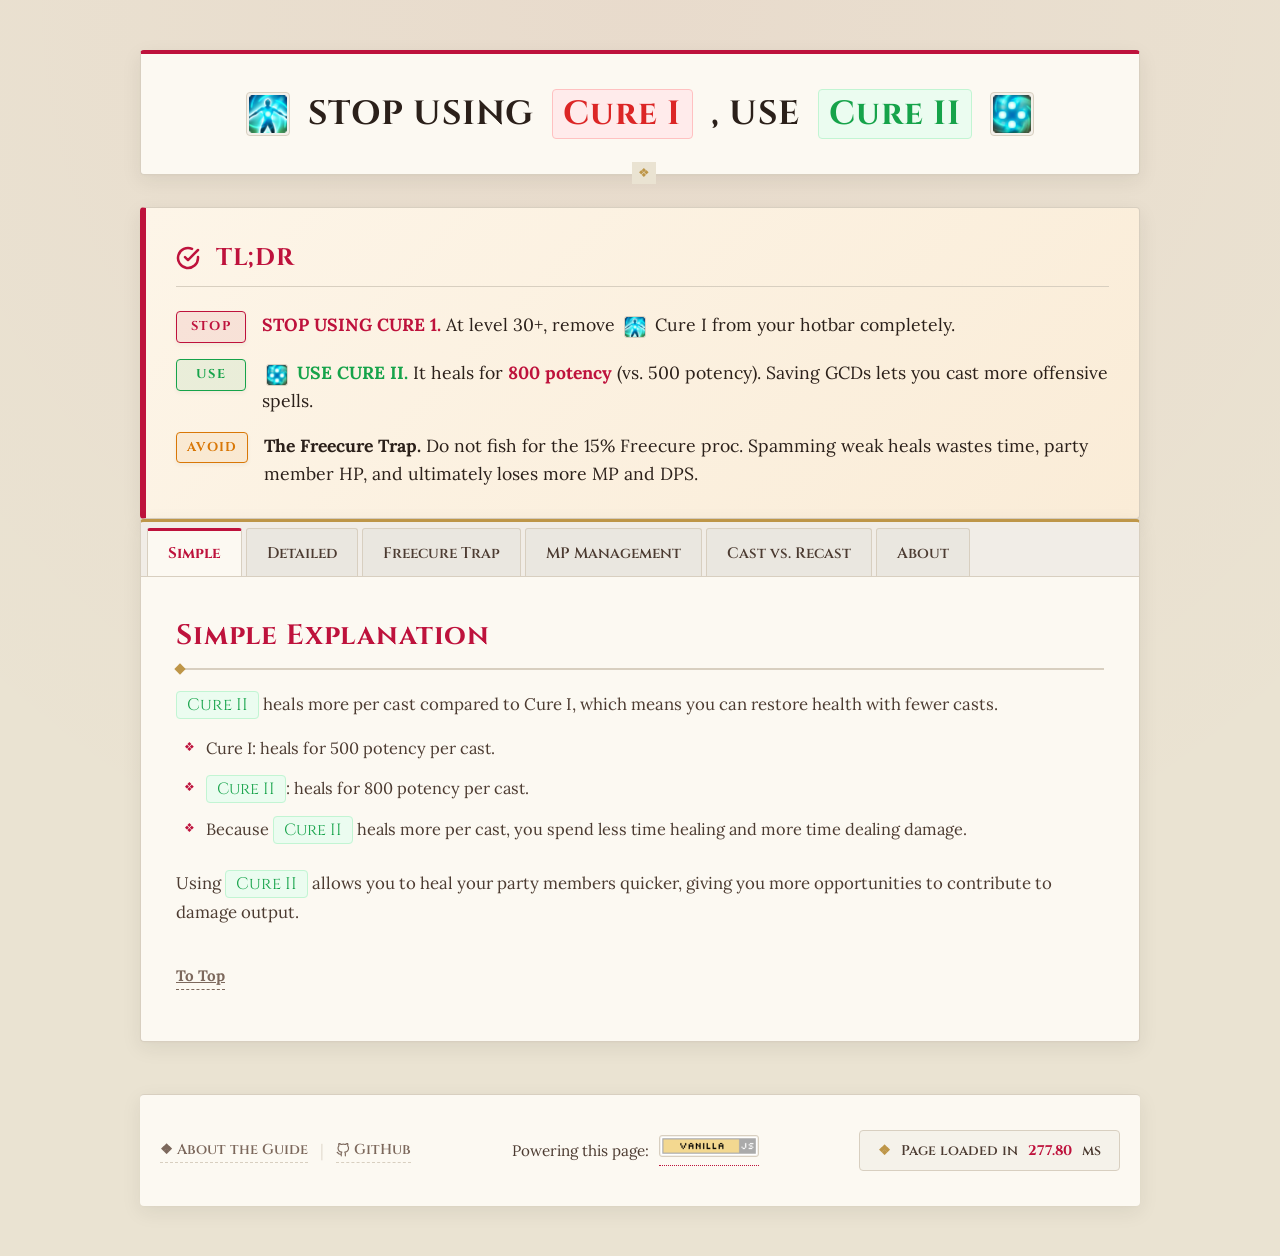
==== commit 7a2fdd5b: "Organize project into assets, css, and js folders. Remove python script" ====
--- a/index.html
+++ b/index.html
@@ -16,19 +16,19 @@
     <meta property="og:type" content="website">
     <meta property="og:title" content="Don't Use Cure 1! - FFXIV White Mage Guide">
     <meta property="og:description" content="A detailed, math-backed breakdown of why White Mages should stop using Cure I and start using Cure II. Updated for Dawntrail (Patch 7.4).">
-    <meta property="og:image" content="og_banner.png">
+    <meta property="og:image" content="assets/og_banner.png">
     <meta name="twitter:card" content="summary_large_image">
-    <meta name="twitter:image" content="og_banner.png">
+    <meta name="twitter:image" content="assets/og_banner.png">
     
     <!-- Fonts & Styling -->
     <link rel="preconnect" href="https://fonts.googleapis.com">
     <link rel="preconnect" href="https://fonts.gstatic.com" crossorigin>
     <link href="https://fonts.googleapis.com/css2?family=Cinzel:wght@400;600;700;900&family=Lora:ital,wght@0,400;0,500;0,600;0,700;1,400&family=Press+Start+2P&display=swap" rel="stylesheet">
-    <link rel="stylesheet" href="styles.css">
-    <link rel="icon" href="favicon.ico?" type="image/x-icon">
+    <link rel="stylesheet" href="css/styles.css">
+    <link rel="icon" href="assets/favicon.ico?" type="image/x-icon">
     
     <!-- Dynamic Logic -->
-    <script src="scripts.js?v=1.05" defer></script>
+    <script src="js/scripts.js?v=1.05" defer></script>
 </head>
 
 <body>
@@ -82,7 +82,7 @@
                 <div class="vanilla-badge-wrapper">
                     <span>Powering this page:</span>
                     <a href="http://vanilla-js.com/" class="vanilla-link">
-                        <img src="vanillajs.png" alt="Vanilla JS badge" title="↑ ↑ ↓ ↓ ← → ← → B A">
+                        <img src="assets/vanillajs.png" alt="Vanilla JS badge" title="↑ ↑ ↓ ↓ ← → ← → B A">
                     </a>
                 </div>
                 <div class="speed-badge" id="speed-badge">
--- a/css/styles.css
+++ b/css/styles.css
@@ -0,0 +1,1846 @@
+/* ==========================================
+   White Mage Sanctuary Design Tokens (Normal Mode)
+   ========================================== */
+:root {
+    /* Fonts - Classic High Fantasy & RPG Serifs */
+    --font-heading: 'Cinzel', 'Georgia', serif;
+    --font-body: 'Lora', 'Georgia', serif;
+
+    /* Theme: Lodestone Warm Eorzean Parchment */
+    --bg-app: #eae3d2; /* Eorzean Warm Parchment Map Background */
+    
+    /* Document elements - rich cream scroll cards */
+    --bg-window-top: #fcf9f2;
+    --bg-window-bottom: #fcf9f2;
+    --bg-surface: #fcf9f2; /* Clean light parchment */
+    --bg-surface-hover: #f5eedf; /* Soft golden hover */
+    
+    /* White Mage Quest Accent */
+    --bg-tldr: linear-gradient(135deg, #fdf5e8 0%, #faecd7 100%);
+    
+    /* Authentic Gold & Crimson Trims */
+    --gold-primary: #be9648; /* Antique Gold */
+    --gold-secondary: #997227; /* Deep Gold */
+    --gold-light: #e5c483; /* Radiant Gold highlight */
+    --crimson-primary: #be123c; /* White Mage Crimson */
+    --crimson-hover: #9f1239; /* Deep Burgundy */
+    
+    --border-color: #d8cfc0; /* Warm clay border */
+    --border-gold: #be9648; /* Gold border for accents */
+    
+    --text-primary: #2b201a; /* Sharp, extremely legible dark espresso */
+    --text-secondary: #4c3b31; /* Warm mahogany brown for body text */
+    --text-muted: #7c685c; /* Soft charcoal-brown for notes */
+    
+    /* Spell & Buff Colors (Subtle, clean, high-contrast on light background) */
+    --color-cure1: #dc2626; /* Crimson for Cure I */
+    --color-cure2: #16a34a; /* Emerald for Cure II */
+    --color-lucid: #7c3aed; /* Mana Violet */
+    --color-damage: #2563eb; /* Glare sky-blue */
+
+    /* Shadows & Borders */
+    --box-shadow-game: 0 6px 20px rgba(43, 32, 26, 0.08), 0 1px 3px rgba(43, 32, 26, 0.02);
+    --transition-click: 0.12s cubic-bezier(0.4, 0, 0.2, 1);
+    --transition-smooth: 0.25s cubic-bezier(0.4, 0, 0.2, 1);
+}
+
+/* ==========================================
+   Bizarro Mode (NES / SNES Final Fantasy Dialogue Box)
+   ========================================== */
+.reverse-mode {
+    /* Classic Retro Monospaced Font */
+    --font-heading: 'Press Start 2P', monospace;
+    --font-body: 'Press Start 2P', monospace;
+
+    /* NES Royal Blue Background & Thick White Borders */
+    --bg-app: #000000;
+    --bg-window-top: #000088;
+    --bg-window-bottom: #0000a8;
+    --bg-surface: linear-gradient(to bottom, var(--bg-window-top) 0%, var(--bg-window-bottom) 100%);
+    --bg-surface-hover: #0000d8;
+    --bg-tldr: #000088;
+    
+    --gold-primary: #ffffff;
+    --gold-secondary: #ffffff;
+    --gold-light: #ffffff;
+    
+    --border-color: #ffffff;
+    --text-primary: #ffffff;
+    --text-secondary: #ffffff;
+    --text-muted: #aaaaaa;
+    
+    --color-cure1: #00ff00; /* Cure I is green/good! */
+    --color-cure2: #ff0000; /* Cure II is red/bad! */
+    --color-lucid: #ff00ff;
+    --color-damage: #00ffff;
+}
+
+/* ==========================================
+   Reset & Base Styles
+   ========================================== */
+html {
+    scroll-behavior: smooth;
+}
+
+* {
+    box-sizing: border-box;
+    margin: 0;
+    padding: 0;
+}
+
+body {
+    font-family: var(--font-body);
+    background-color: var(--bg-app);
+    background-image: radial-gradient(circle at 50% 0%, rgba(190, 18, 60, 0.04) 0%, rgba(234, 227, 210, 0) 70%);
+    color: var(--text-primary);
+    line-height: 1.7;
+    -webkit-font-smoothing: antialiased;
+    overflow-x: hidden;
+    position: relative;
+    min-height: 100vh;
+    transition: background var(--transition-smooth);
+}
+
+.glow-bg {
+    display: none;
+}
+
+/* ==========================================
+   Layout Containers
+   ========================================== */
+.app-container {
+    max-width: 1040px;
+    margin: 0 auto;
+    padding: 50px 20px;
+    display: flex;
+    flex-direction: column;
+    gap: 32px;
+}
+
+/* ==========================================
+   Typography & Decorative Ornaments
+   ========================================== */
+h1, h2, h3, h4 {
+    font-family: var(--font-heading);
+    font-weight: 700;
+    letter-spacing: 0.03em;
+    color: var(--crimson-primary);
+}
+
+a {
+    color: var(--crimson-primary);
+    text-decoration: none;
+    font-weight: 600;
+    border-bottom: 1px dotted var(--crimson-primary);
+    transition: all var(--transition-click);
+}
+
+a:hover {
+    color: var(--crimson-hover);
+    border-bottom-color: var(--crimson-hover);
+}
+
+/* FFXIV Diamond Divider Ornament */
+.divider {
+    display: flex;
+    align-items: center;
+    justify-content: center;
+    margin: 24px 0;
+    color: var(--gold-primary);
+}
+
+.divider::before, .divider::after {
+    content: '';
+    flex: 1;
+    border-bottom: 1px solid var(--border-color);
+}
+
+.divider::before { margin-right: 15px; }
+.divider::after { margin-left: 15px; }
+
+.divider-icon {
+    font-size: 0.8rem;
+    letter-spacing: 2px;
+    color: var(--gold-primary);
+}
+
+/* ==========================================
+   WHM Panel Styling
+   ========================================== */
+.glass-panel {
+    background: var(--bg-surface);
+    border: 1.5px solid var(--border-color);
+    border-top: 3px solid var(--gold-primary);
+    border-radius: 4px; /* Hard classic corners */
+    box-shadow: var(--box-shadow-game);
+    position: relative;
+    transition: border var(--transition-smooth);
+}
+
+/* ==========================================
+   Header Component
+   ========================================== */
+header {
+    text-align: center;
+    padding: 35px 20px;
+    border-radius: 4px;
+    background: var(--bg-surface);
+    border: 1.5px solid var(--border-color);
+    border-top: 4px solid var(--crimson-primary);
+    box-shadow: var(--box-shadow-game);
+    position: relative;
+}
+
+header::after {
+    content: '❖';
+    position: absolute;
+    bottom: -10px;
+    left: calc(50% - 8px);
+    background: var(--bg-app);
+    color: var(--gold-primary);
+    font-size: 0.8rem;
+    padding: 0 6px;
+}
+
+.header-title {
+    display: flex;
+    align-items: center;
+    justify-content: center;
+    gap: 18px;
+    font-size: 2.1rem;
+    font-weight: 700;
+    flex-wrap: nowrap;
+    line-height: 1.3;
+    color: var(--text-primary);
+    white-space: nowrap;
+}
+
+.header-title img {
+    width: 44px;
+    height: 44px;
+    object-fit: contain;
+    border: 1px solid var(--border-color);
+    border-radius: 4px;
+    padding: 2px;
+    background: rgba(43, 32, 26, 0.04);
+    flex-shrink: 0;
+}
+
+.cure1-header {
+    color: var(--color-cure1);
+    background: #ffebeb;
+    border: 1px solid #ffc1c1;
+    padding: 2px 10px;
+    border-radius: 4px;
+    font-family: var(--font-heading);
+    white-space: nowrap;
+}
+
+.cure2 {
+    color: var(--color-cure2);
+    background: #ebfcf0;
+    border: 1px solid #c2f5d3;
+    padding: 2px 10px;
+    border-radius: 4px;
+    font-family: var(--font-heading);
+    white-space: nowrap;
+}
+
+/* ==========================================
+   TL;DR Panel (Duty/Quest Card Style)
+   ========================================== */
+.tldr-box {
+    background: var(--bg-tldr);
+    border: 1.5px solid var(--border-color);
+    border-left: 6px solid var(--crimson-primary);
+    padding: 30px;
+    border-radius: 4px;
+    box-shadow: var(--box-shadow-game);
+    display: flex;
+    flex-direction: column;
+    gap: 14px;
+}
+
+.tldr-box h2 {
+    font-size: 1.5rem;
+    color: var(--crimson-primary);
+    display: flex;
+    align-items: center;
+    gap: 10px;
+    border-bottom: 1px solid var(--border-color);
+    padding-bottom: 8px;
+}
+
+.tldr-list {
+    display: flex;
+    flex-direction: column;
+    gap: 16px;
+    margin-top: 10px;
+}
+
+.tldr-item {
+    display: flex;
+    align-items: flex-start;
+    gap: 16px;
+}
+
+.tldr-badge {
+    display: inline-block;
+    padding: 4px 10px;
+    font-family: var(--font-heading);
+    font-size: 0.8rem;
+    font-weight: 700;
+    letter-spacing: 0.1em;
+    border-radius: 4px;
+    text-align: center;
+    min-width: 70px;
+    flex-shrink: 0;
+    box-shadow: 0 2px 4px rgba(43, 32, 26, 0.05);
+}
+
+.badge-stop {
+    background: rgba(190, 18, 60, 0.08);
+    border: 1.5px solid var(--crimson-primary);
+    color: var(--crimson-primary);
+}
+
+.badge-use {
+    background: rgba(22, 163, 74, 0.08);
+    border: 1.5px solid var(--color-cure2);
+    color: var(--color-cure2);
+}
+
+.badge-avoid {
+    background: rgba(217, 119, 6, 0.08);
+    border: 1.5px solid #d97706;
+    color: #d97706;
+}
+
+.tldr-text {
+    font-family: var(--font-body);
+    font-size: 1.1rem;
+    line-height: 1.6;
+    color: var(--text-primary);
+}
+
+.tldr-text img {
+    height: 22px;
+    width: 22px;
+    vertical-align: middle;
+    margin: 0 4px;
+    border: 1px solid var(--border-color);
+    border-radius: 3px;
+    background: rgba(43, 32, 26, 0.04);
+}
+
+.potency-highlight {
+    color: var(--crimson-primary);
+    font-weight: 700;
+}
+
+/* ==========================================
+   Tabs Component (Elegant Guidebook Tabs)
+   ========================================== */
+.tab {
+    display: flex;
+    flex-wrap: nowrap;
+    overflow-x: auto;
+    -webkit-overflow-scrolling: touch;
+    scrollbar-width: none;
+    background: rgba(43, 32, 26, 0.05);
+    border-radius: 4px 4px 0 0;
+    padding: 6px 6px 0 6px;
+    gap: 4px;
+    border-bottom: 1.5px solid var(--border-color);
+}
+
+.tab::-webkit-scrollbar {
+    display: none;
+}
+
+.tab button {
+    flex-shrink: 0;
+    background: rgba(43, 32, 26, 0.03);
+    border: 1px solid var(--border-color);
+    border-bottom: none;
+    outline: none;
+    cursor: pointer;
+    padding: 12px 20px;
+    transition: all var(--transition-click);
+    font-family: var(--font-heading);
+    font-weight: 600;
+    font-size: 0.95rem;
+    color: var(--text-secondary);
+    border-radius: 3px 3px 0 0;
+    position: relative;
+    margin-bottom: -1.5px;
+}
+
+.tab button:hover {
+    color: var(--crimson-primary);
+    background: var(--bg-surface-hover);
+}
+
+.tab button.active {
+    color: var(--crimson-primary);
+    background: var(--bg-surface);
+    border: 1.5px solid var(--border-color);
+    border-bottom: 2px solid var(--bg-surface); /* Overlaps bottom border perfectly */
+    border-top: 3px solid var(--crimson-primary);
+    font-weight: 700;
+    box-shadow: none;
+}
+
+.tabcontent-container {
+    padding: 35px;
+}
+
+.tabcontent {
+    display: none;
+}
+
+.tabcontent h2 {
+    font-size: 1.75rem;
+    margin-bottom: 20px;
+    border-bottom: 2px solid var(--border-color);
+    padding-bottom: 8px;
+    color: var(--crimson-primary);
+    position: relative;
+}
+
+/* Small square ornament under headers */
+.tabcontent h2::after {
+    content: '';
+    position: absolute;
+    bottom: -5px;
+    left: 0;
+    width: 8px;
+    height: 8px;
+    background: var(--gold-primary);
+    transform: rotate(45deg);
+}
+
+.tabcontent h3 {
+    font-size: 1.25rem;
+    margin: 28px 0 14px 0;
+    color: var(--crimson-primary);
+    border-left: 3px solid var(--crimson-primary);
+    padding-left: 10px;
+}
+
+.tabcontent p {
+    margin-bottom: 16px;
+    color: var(--text-secondary);
+    font-size: 1.05rem;
+}
+
+.tabcontent strong {
+    color: var(--text-primary);
+}
+
+/* Bullet list modernization */
+.tabcontent ul {
+    list-style: none;
+    margin-bottom: 24px;
+    padding-left: 4px;
+}
+
+.tabcontent li {
+    position: relative;
+    padding-left: 26px;
+    margin-bottom: 12px;
+    color: var(--text-secondary);
+    font-size: 1.02rem;
+}
+
+.tabcontent li::before {
+    content: '❖';
+    position: absolute;
+    left: 4px;
+    top: 2px;
+    color: var(--crimson-primary);
+    font-size: 0.75rem;
+}
+
+/* Nested lists */
+.tabcontent ul ul {
+    margin-top: 10px;
+    margin-bottom: 10px;
+    padding-left: 12px;
+}
+
+.tabcontent ul ul li::before {
+    content: '✦';
+    color: var(--text-muted);
+}
+
+/* Return to top link */
+.tabcontent p a[href="#tabbed-content"] {
+    display: inline-flex;
+    align-items: center;
+    gap: 6px;
+    font-size: 0.95rem;
+    font-weight: 700;
+    color: var(--text-muted);
+    border-bottom: 1px dashed var(--text-muted);
+    transition: color var(--transition-click);
+    margin-top: 20px;
+}
+
+.tabcontent p a[href="#tabbed-content"]:hover {
+    color: var(--crimson-primary);
+    border-bottom-color: var(--crimson-primary);
+}
+
+/* Custom Highlight Spans */
+.damage-spell {
+    color: var(--color-damage);
+    font-weight: 700;
+}
+
+.lucid-dreaming {
+    color: var(--color-lucid);
+    font-weight: 700;
+}
+
+.tabcontent img:not(.sim-slot-icon) {
+    height: 22px;
+    width: 22px;
+    vertical-align: middle;
+    margin: 0 4px;
+    border: 1px solid var(--border-color);
+    border-radius: 3px;
+    background: rgba(43, 32, 26, 0.04);
+}
+
+/* ==========================================
+   RPG Comparison Grid & Cards
+   ========================================== */
+.math-grid {
+    display: grid;
+    grid-template-columns: 1fr 1fr;
+    gap: 24px;
+    margin: 24px 0;
+}
+
+@media (max-width: 768px) {
+    .math-grid {
+        grid-template-columns: 1fr;
+    }
+    .header-title {
+        flex-wrap: wrap;
+        font-size: 1.4rem;
+        white-space: normal;
+        gap: 10px;
+    }
+    .header-title img {
+        width: 32px;
+        height: 32px;
+    }
+}
+
+.math-card {
+    background: rgba(43, 32, 26, 0.02);
+    border: 1.5px solid var(--border-color);
+    border-radius: 4px;
+    padding: 22px;
+    transition: all var(--transition-smooth);
+}
+
+.math-card:hover {
+    border-color: var(--gold-primary);
+    background: var(--bg-surface-hover);
+    box-shadow: var(--box-shadow-game);
+}
+
+.math-card-title {
+    font-family: var(--font-heading);
+    font-size: 1.15rem;
+    font-weight: 700;
+    margin-bottom: 14px;
+    padding-bottom: 8px;
+    border-bottom: 1px solid var(--border-color);
+    color: var(--text-primary);
+}
+
+.math-card-cure1 {
+    border-top: 4px solid var(--color-cure1);
+}
+
+.math-card-cure2 {
+    border-top: 4px solid var(--color-cure2);
+}
+
+.math-card p {
+    font-size: 0.98rem;
+    margin-bottom: 8px;
+    color: var(--text-secondary);
+}
+
+/* ==========================================
+   Resources Component
+   ========================================== */
+.resource-card {
+    padding: 35px;
+    display: flex;
+    flex-direction: column;
+    gap: 18px;
+    align-items: flex-start;
+    border-top: 3px solid var(--crimson-primary);
+}
+
+.resource-card h2 {
+    font-size: 1.6rem;
+    border-bottom: none;
+}
+
+.resource-card p {
+    color: var(--text-secondary);
+    font-size: 1.05rem;
+    margin-bottom: 8px;
+}
+
+.resource-link-wrapper {
+    width: 100%;
+}
+
+/* Crimson Primary Action Button */
+.btn-primary {
+    display: inline-flex;
+    align-items: center;
+    gap: 12px;
+    background: linear-gradient(to bottom, var(--crimson-primary) 0%, var(--crimson-hover) 100%);
+    border: 1.5px solid var(--crimson-primary);
+    color: #ffffff;
+    font-family: var(--font-heading);
+    font-weight: 700;
+    padding: 15px 32px;
+    border-radius: 4px;
+    transition: all 0.2s ease;
+    box-shadow: 0 4px 15px rgba(190, 18, 60, 0.15);
+    cursor: pointer;
+}
+
+.btn-primary:hover {
+    background: var(--crimson-hover);
+    box-shadow: 0 6px 20px rgba(190, 18, 60, 0.25);
+    transform: translateY(-1px);
+}
+
+.btn-primary svg {
+    transition: transform var(--transition-click);
+}
+
+.btn-primary:hover svg {
+    transform: translate(3px, -3px);
+}
+
+.guide-intent-container {
+    margin-top: 14px;
+    width: 100%;
+}
+
+.guide-intent-link {
+    font-size: 0.9rem;
+    font-family: var(--font-heading);
+    color: var(--text-muted);
+    border-bottom: 1.5px dashed var(--border-color);
+    transition: color var(--transition-click);
+}
+
+.guide-intent-link:hover {
+    color: var(--crimson-primary);
+    border-bottom-color: var(--crimson-primary);
+}
+
+.reverse-mode .guide-intent-container {
+    margin-top: 20px !important;
+}
+
+.reverse-mode .guide-intent-link {
+    font-family: 'Press Start 2P', monospace !important;
+    font-size: 0.55rem !important;
+    color: #ffffff !important;
+    border-bottom: 3px dashed #ffffff !important;
+}
+
+/* ==========================================
+   Footer Component
+   ========================================== */
+footer {
+    border-top: 1.5px solid var(--border-color);
+    padding: 35px 20px;
+    margin-top: 20px;
+    background: var(--bg-surface);
+    border-radius: 4px;
+    box-shadow: var(--box-shadow-game);
+}
+
+.footer-content {
+    display: flex;
+    justify-content: space-between;
+    align-items: center;
+    flex-wrap: wrap;
+    gap: 20px;
+}
+
+@media (max-width: 600px) {
+    .footer-content {
+        flex-direction: column;
+        text-align: center;
+    }
+}
+
+.vanilla-badge-wrapper {
+    display: flex;
+    align-items: center;
+    gap: 10px;
+    font-size: 0.95rem;
+    color: var(--text-secondary);
+}
+
+.vanilla-link img {
+    height: 22px;
+    object-fit: contain;
+    border: 1px solid var(--border-color);
+    border-radius: 3px;
+    padding: 1px;
+    background: rgba(43, 32, 26, 0.04);
+}
+
+.speed-badge {
+    display: flex;
+    align-items: center;
+    gap: 10px;
+    padding: 8px 18px;
+    border-radius: 4px;
+    background: rgba(43, 32, 26, 0.03);
+    border: 1.5px solid var(--border-color);
+    font-family: var(--font-heading);
+    font-weight: 600;
+    font-size: 0.88rem;
+    color: var(--text-secondary);
+}
+
+.speed-icon {
+    color: var(--gold-primary);
+}
+
+#load-time {
+    color: var(--crimson-primary);
+    font-weight: 700;
+}
+
+.timing-details {
+    margin-top: 20px;
+    padding: 20px;
+    background: rgba(43, 32, 26, 0.03);
+    border-radius: 4px;
+    border: 1.5px dashed var(--border-color);
+    font-size: 0.92rem;
+    color: var(--text-secondary);
+    width: 100%;
+}
+
+.timing-details a {
+    color: var(--crimson-primary);
+    font-weight: 700;
+    border-bottom: 1px dotted var(--crimson-primary);
+}
+
+.timing-details a:hover {
+    color: var(--crimson-hover);
+}
+
+/* ==========================================
+   NES Theme Details (Only applied when .reverse-mode)
+   ========================================== */
+.reverse-mode body {
+    background: #000000 !important;
+    background-image: none !important;
+}
+
+.reverse-mode .app-container {
+    gap: 36px;
+}
+
+.reverse-mode header,
+.reverse-mode .tldr-box,
+.reverse-mode .glass-panel,
+.reverse-mode .math-card,
+.reverse-mode .timing-details,
+.reverse-mode footer {
+    background: #000088 !important;
+    border: 4px solid #ffffff !important;
+    box-shadow: 0 0 0 4px #000000, 10px 10px 0px rgba(0,0,0,0.5) !important;
+    border-radius: 0px !important;
+    color: #ffffff !important;
+    text-shadow: none !important;
+}
+
+.reverse-mode h1, 
+.reverse-mode h2, 
+.reverse-mode h3, 
+.reverse-mode h4,
+.reverse-mode a,
+.reverse-mode span {
+    color: #ffffff !important;
+    font-family: 'Press Start 2P', monospace !important;
+    text-shadow: none !important;
+}
+
+.reverse-mode header::after,
+.reverse-mode .tabcontent h2::after {
+    display: none !important;
+}
+
+.reverse-mode .header-title {
+    font-size: 1.1rem !important;
+    gap: 12px !important;
+    line-height: 1.8 !important;
+}
+
+.reverse-mode .header-title img {
+    width: 32px !important;
+    height: 32px !important;
+    border: 3px solid #ffffff !important;
+    border-radius: 0px !important;
+}
+
+.reverse-mode .tab {
+    background: #000000 !important;
+    border-bottom: 4px solid #ffffff !important;
+    padding: 8px 8px 0 8px !important;
+    gap: 8px !important;
+    border-radius: 0px !important;
+}
+
+.reverse-mode .tab button {
+    background: #000044 !important;
+    border: 3px solid #ffffff !important;
+    border-bottom: none !important;
+    color: #ffffff !important;
+    font-size: 0.6rem !important;
+    padding: 10px 12px !important;
+    border-radius: 0px !important;
+    margin-bottom: -4px !important;
+}
+
+.reverse-mode .tab button:hover {
+    background: #0000aa !important;
+}
+
+.reverse-mode .tab button.active {
+    background: #000088 !important;
+    border: 4px solid #ffffff !important;
+    border-bottom: none !important;
+    color: #00ff00 !important;
+}
+
+.reverse-mode .tabcontent-container {
+    padding: 24px !important;
+}
+
+.reverse-mode .tabcontent h2 {
+    font-size: 0.75rem !important;
+    border-bottom: 4px solid #ffffff !important;
+    padding-bottom: 12px !important;
+}
+
+.reverse-mode .tabcontent h3 {
+    font-size: 0.65rem !important;
+    border-left: none !important;
+    padding-left: 0 !important;
+    margin: 24px 0 12px 0 !important;
+    text-decoration: underline !important;
+}
+
+.reverse-mode .tabcontent p,
+.reverse-mode .tabcontent li {
+    font-size: 0.6rem !important;
+    line-height: 2.0 !important;
+    color: #ffffff !important;
+}
+
+.reverse-mode .tabcontent li::before {
+    content: '▶' !important;
+    color: #ffffff !important;
+    font-size: 0.55rem !important;
+}
+
+.reverse-mode .cure1,
+.reverse-mode .cure1-header,
+.reverse-mode .cure2 {
+    background: transparent !important;
+    border: none !important;
+    padding: 0 !important;
+}
+
+.reverse-mode .cure1, 
+.reverse-mode .cure1-header {
+    color: #00ff00 !important; /* Green is good in bizarro! */
+}
+
+.reverse-mode .cure2 {
+    color: #ff0000 !important; /* Red is bad in bizarro! */
+}
+
+.reverse-mode .damage-spell {
+    color: #00ffff !important;
+}
+
+.reverse-mode .lucid-dreaming {
+    color: #ff00ff !important;
+}
+
+/* Bizarro/NES Mode Override for TL;DR objectives */
+.reverse-mode .tldr-list {
+    gap: 18px;
+}
+
+.reverse-mode .tldr-item {
+    flex-direction: column;
+    align-items: flex-start;
+    gap: 8px;
+}
+
+.reverse-mode .tldr-badge {
+    border-radius: 0px !important;
+    font-family: 'Press Start 2P', monospace !important;
+    font-size: 0.7rem !important;
+    letter-spacing: 0px !important;
+    padding: 6px 12px !important;
+    min-width: 80px !important;
+    text-align: center !important;
+    box-shadow: none !important;
+}
+
+.reverse-mode .badge-stop {
+    background: #ff0000 !important;
+    border: 2px solid #ffffff !important;
+    color: #ffffff !important;
+}
+
+.reverse-mode .badge-use {
+    background: #00aa00 !important;
+    border: 2px solid #ffffff !important;
+    color: #ffffff !important;
+}
+
+.reverse-mode .badge-avoid {
+    background: #ffaa00 !important;
+    border: 2px solid #ffffff !important;
+    color: #000000 !important;
+}
+
+.reverse-mode .tldr-text {
+    font-family: 'Press Start 2P', monospace !important;
+    font-size: 0.8rem !important;
+    line-height: 1.8 !important;
+    color: #ffffff !important;
+}
+
+.reverse-mode .tldr-text img {
+    border: 2px solid #ffffff !important;
+    border-radius: 0px !important;
+    background: transparent !important;
+}
+
+.reverse-mode .potency-highlight {
+    color: #ffff00 !important; /* Retro bright yellow */
+}
+
+.reverse-mode .btn-primary {
+    background: #000044 !important;
+    border: 4px solid #ffffff !important;
+    border-radius: 0px !important;
+    color: #ffffff !important;
+    font-size: 0.6rem !important;
+    padding: 12px 20px !important;
+    box-shadow: none !important;
+}
+
+.reverse-mode .btn-primary:hover {
+    background: #0000d8 !important;
+    color: #00ff00 !important;
+}
+
+.reverse-mode .speed-badge {
+    border: 3px solid #ffffff !important;
+    border-radius: 0px !important;
+    background: #000044 !important;
+    font-size: 0.5rem !important;
+}
+
+.reverse-mode #load-time {
+    color: #00ff00 !important;
+}
+
+.reverse-mode .timing-details a {
+    color: #00ffff !important;
+}
+
+/* Potency Calculation Box comparison grid */
+.potency-calc-box {
+    display: flex;
+    gap: 20px;
+    margin: 24px 0;
+}
+
+.potency-calc-col {
+    flex: 1;
+    background: var(--bg-surface-hover);
+    border: 1px solid var(--border-color);
+    border-radius: 4px;
+    padding: 16px 20px;
+}
+
+.potency-calc-col h4 {
+    margin-top: 0;
+    margin-bottom: 12px;
+    color: var(--crimson-primary);
+    font-family: var(--font-heading);
+    font-size: 1rem;
+    border-bottom: 1px solid var(--border-color);
+    padding-bottom: 6px;
+}
+
+.potency-calc-col ul {
+    margin: 0;
+    padding-left: 20px;
+}
+
+.potency-calc-col li {
+    margin-bottom: 6px;
+    font-size: 0.95rem;
+}
+
+@media (max-width: 768px) {
+    .potency-calc-box {
+        flex-direction: column;
+    }
+}
+
+/* Bizarro overrides */
+.reverse-mode .potency-calc-col {
+    background: #000055 !important;
+    border: 3px solid #ffffff !important;
+    border-radius: 0px !important;
+}
+
+.reverse-mode .potency-calc-col h4 {
+    font-family: 'Press Start 2P', monospace !important;
+    font-size: 0.5rem !important;
+    color: #ffffff !important;
+    border-bottom: 3px solid #ffffff !important;
+}
+
+.reverse-mode .potency-calc-col li {
+    font-family: 'Press Start 2P', monospace !important;
+    font-size: 0.4rem !important;
+    line-height: 1.6 !important;
+    color: #ffffff !important;
+}
+
+/* ==========================================
+   FFXIV Cast Bar & GCD Timeline Simulator
+   ========================================== */
+.simulator-wrapper {
+    background: var(--bg-surface-hover);
+    border: 1.5px solid var(--border-color);
+    border-top: 3.5px solid var(--gold-primary);
+    border-radius: 4px;
+    padding: 30px;
+    margin: 32px 0 16px 0;
+    box-shadow: var(--box-shadow-game);
+}
+
+.sim-header {
+    text-align: center;
+    margin-bottom: 24px;
+}
+
+.sim-header h4 {
+    font-family: var(--font-heading);
+    font-size: 1.35rem;
+    color: var(--crimson-primary);
+    margin-bottom: 6px;
+    letter-spacing: 0.05em;
+}
+
+.sim-subtitle {
+    font-size: 0.95rem;
+    color: var(--text-secondary);
+    margin: 0 !important;
+}
+
+.sim-controls {
+    display: flex;
+    justify-content: center;
+    gap: 16px;
+    margin-bottom: 30px;
+}
+
+.btn-sim {
+    font-family: var(--font-heading);
+    font-weight: 700;
+    font-size: 0.9rem;
+    padding: 10px 24px;
+    border-radius: 4px;
+    cursor: pointer;
+    transition: all var(--transition-click);
+    outline: none;
+}
+
+.btn-sim-play {
+    background: linear-gradient(to bottom, #d9aa4e 0%, #be9648 100%);
+    border: 1.5px solid #be9648;
+    color: #ffffff;
+    text-shadow: 0 1px 2px rgba(43, 32, 26, 0.4);
+    box-shadow: 0 2px 6px rgba(190, 150, 72, 0.2);
+}
+
+.btn-sim-play:hover {
+    background: #be9648;
+    box-shadow: 0 4px 12px rgba(190, 150, 72, 0.35);
+    transform: translateY(-1px);
+}
+
+.btn-sim-play.active {
+    background: linear-gradient(to bottom, #ea580c 0%, #c2410c 100%);
+    border-color: #c2410c;
+    box-shadow: inset 0 2px 4px rgba(0, 0, 0, 0.2);
+}
+
+.btn-sim-reset {
+    background: #eae3d2;
+    border: 1.5px solid var(--border-color);
+    color: var(--text-secondary);
+}
+
+.btn-sim-reset:hover {
+    background: #dfd6c0;
+    color: var(--text-primary);
+}
+
+.sim-lanes {
+    display: flex;
+    flex-direction: column;
+    gap: 28px;
+    margin-bottom: 30px;
+}
+
+.sim-lane {
+    background: var(--bg-surface);
+    border: 1.5px solid var(--border-color);
+    border-radius: 4px;
+    padding: 20px;
+    box-shadow: inset 0 1px 4px rgba(43, 32, 26, 0.03);
+}
+
+.sim-lane-header {
+    margin-bottom: 14px;
+    display: flex;
+    justify-content: space-between;
+    align-items: center;
+}
+
+.sim-lane-title {
+    font-family: var(--font-heading);
+    font-weight: 700;
+    font-size: 1.05rem;
+    color: var(--text-primary);
+}
+
+/* Castbar styled like actual FFXIV castbar */
+.sim-castbar-container {
+    height: 30px;
+    background: #1a1613;
+    border: 1.5px solid #4a3e36;
+    border-radius: 4px;
+    position: relative;
+    overflow: hidden;
+    margin-bottom: 16px;
+    display: flex;
+    align-items: center;
+    box-shadow: inset 0 2px 5px rgba(0, 0, 0, 0.8);
+}
+
+.sim-castbar-label {
+    position: absolute;
+    left: 12px;
+    font-family: var(--font-heading);
+    font-weight: 700;
+    font-size: 0.85rem;
+    color: #e2dcd6;
+    z-index: 2;
+    text-shadow: 0 1px 3px rgba(0, 0, 0, 0.9);
+}
+
+.sim-castbar-timer {
+    position: absolute;
+    right: 12px;
+    font-family: var(--font-heading);
+    font-weight: 700;
+    font-size: 0.85rem;
+    color: #ffd700;
+    z-index: 2;
+    text-shadow: 0 1px 3px rgba(0, 0, 0, 0.9);
+}
+
+.sim-castbar-fill {
+    height: 100%;
+    width: 0%;
+    transition: width 0.05s linear;
+}
+
+/* Beautiful FFXIV Golden Gradient Cast fill */
+.sim-castbar-fill.casting {
+    background: linear-gradient(to right, #9a6d1e 0%, #be9648 40%, #ffd700 80%, #ffffff 100%);
+    box-shadow: 0 0 12px #ffd700, inset 0 1px 2px rgba(255, 255, 255, 0.4);
+}
+
+/* Slide Recast is empty or dark blue loading bar */
+.sim-castbar-fill.recasting {
+    background: rgba(190, 150, 72, 0.15);
+    width: 0% !important;
+}
+
+/* OOM Error fill */
+.sim-castbar-fill.oom-error {
+    background: linear-gradient(45deg, #7f1d1d 25%, #b91c1c 25%, #b91c1c 50%, #7f1d1d 50%, #7f1d1d 75%, #b91c1c 75%, #b91c1c 100%);
+    background-size: 20px 20px;
+    animation: oom-hatch-slide 0.8s linear infinite;
+    box-shadow: 0 0 8px rgba(185, 28, 28, 0.6);
+}
+
+@keyframes oom-hatch-slide {
+    0% { background-position: 0 0; }
+    100% { background-position: 20px 0; }
+}
+
+.oom-warning {
+    color: #ef4444 !important;
+    font-weight: bold;
+    animation: pulse-red 0.5s ease-in-out infinite alternate;
+}
+
+@keyframes pulse-red {
+    0% { opacity: 0.7; transform: scale(0.98); }
+    100% { opacity: 1; transform: scale(1.02); }
+}
+
+/* Timeline slots */
+.sim-slots {
+    display: grid;
+    grid-template-columns: 1fr 1fr 1fr;
+    gap: 12px;
+}
+
+.sim-slot {
+    background: rgba(43, 32, 26, 0.03);
+    border: 1.5px solid var(--border-color);
+    border-radius: 4px;
+    padding: 12px;
+    position: relative;
+    overflow: hidden;
+    display: flex;
+    flex-direction: column;
+    align-items: center;
+    gap: 8px;
+    transition: all 0.2s ease;
+}
+
+.sim-slot-progress {
+    position: absolute;
+    bottom: 0;
+    left: 0;
+    height: 4px;
+    width: 0%;
+    background: var(--gold-primary);
+    transition: width 0.05s linear;
+}
+
+.sim-slot-icon {
+    width: 40px;
+    height: 40px;
+    object-fit: contain;
+    border: 1px solid var(--border-color);
+    border-radius: 4px;
+    padding: 1px;
+    background: rgba(43, 32, 26, 0.05);
+    z-index: 2;
+    transition: transform 0.2s ease;
+}
+
+/* Custom Glare CSS Icon */
+.glare-icon-css {
+    width: 40px;
+    height: 40px;
+    border-radius: 4px;
+    background: radial-gradient(circle, #a5f3fc 0%, #0284c7 100%);
+    border: 1px solid var(--border-color);
+    display: flex;
+    align-items: center;
+    justify-content: center;
+    color: #ffffff;
+    font-weight: bold;
+    font-size: 1.1rem;
+    font-family: var(--font-heading);
+    box-shadow: 0 0 8px rgba(14, 165, 233, 0.6);
+    text-shadow: 0 1px 2px rgba(0,0,0,0.6);
+    z-index: 2;
+}
+
+.glare-letter {
+    font-family: var(--font-heading) !important;
+    font-weight: bold !important;
+}
+
+.sim-slot-badge {
+    font-family: var(--font-heading);
+    font-size: 0.75rem;
+    font-weight: 700;
+    color: var(--text-muted);
+    z-index: 2;
+}
+
+/* Active Casting slot state */
+.sim-slot.active {
+    border-color: var(--gold-primary);
+    background: rgba(190, 150, 72, 0.05);
+    box-shadow: 0 0 10px rgba(190, 150, 72, 0.2);
+}
+
+.sim-slot.active.casting {
+    animation: slot-pulse 1s linear infinite alternate;
+}
+
+@keyframes slot-pulse {
+    0% { border-color: var(--border-color); }
+    100% { border-color: var(--gold-light); }
+}
+
+.sim-slot.active .sim-slot-icon {
+    transform: scale(1.05);
+}
+
+/* Completed slot state */
+.sim-slot.completed {
+    border-color: var(--gold-primary);
+    background: linear-gradient(135deg, rgba(253, 245, 232, 0.9) 0%, rgba(250, 236, 215, 0.9) 100%);
+}
+
+.sim-slot.completed::before {
+    content: '❖';
+    position: absolute;
+    top: 4px;
+    right: 6px;
+    font-size: 0.65rem;
+    color: var(--gold-primary);
+}
+
+.sim-slot.completed .sim-slot-progress {
+    background: var(--gold-primary);
+    width: 100% !important;
+}
+
+/* Stuck OOM slot state */
+.sim-slot.stuck-oom {
+    border-color: #ef4444;
+    background: linear-gradient(45deg, #fef2f2 25%, #fee2e2 25%, #fee2e2 50%, #fef2f2 50%, #fef2f2 75%, #fee2e2 75%, #fee2e2 100%);
+    background-size: 14px 14px;
+    animation: oom-hatch-slide 1.5s linear infinite;
+}
+
+.sim-slot.stuck-oom .sim-slot-icon,
+.sim-slot.stuck-oom .glare-icon-css {
+    filter: grayscale(1) opacity(0.4);
+    border-color: #ef4444;
+}
+
+.sim-slot.stuck-oom .sim-slot-badge {
+    color: #ef4444;
+}
+
+/* Dashboard styles */
+.sim-dashboard {
+    display: grid;
+    grid-template-columns: 1fr 1fr;
+    gap: 20px;
+    border-top: 1.5px solid var(--border-color);
+    padding-top: 24px;
+}
+
+.sim-dash-lane {
+    background: rgba(43, 32, 26, 0.01);
+    border: 1px solid var(--border-color);
+    border-radius: 4px;
+    padding: 16px;
+}
+
+.sim-dash-lane h5 {
+    font-family: var(--font-heading);
+    font-size: 0.9rem;
+    color: var(--text-primary);
+    margin-bottom: 12px;
+    border-bottom: 1px solid var(--border-color);
+    padding-bottom: 6px;
+}
+
+.sim-dash-metrics {
+    display: flex;
+    flex-direction: column;
+    gap: 8px;
+}
+
+.sim-metric {
+    display: flex;
+    justify-content: space-between;
+    font-size: 0.9rem;
+}
+
+.metric-label {
+    color: var(--text-secondary);
+}
+
+.metric-val {
+    font-weight: 700;
+    color: var(--text-primary);
+}
+
+/* Color codes for metrics */
+.val-heal-a, .val-heal-b {
+    color: var(--color-cure2);
+}
+
+.val-dps-a, .val-dps-b {
+    color: var(--color-damage);
+}
+
+.val-mp-a, .val-mp-b {
+    color: var(--color-lucid);
+}
+
+@media (max-width: 768px) {
+    .sim-slots {
+        gap: 6px;
+    }
+    .sim-slot {
+        padding: 8px;
+        font-size: 0.8rem;
+    }
+    .sim-slot-icon, .glare-icon-css {
+        width: 32px;
+        height: 32px;
+    }
+    .glare-icon-css {
+        font-size: 0.9rem;
+    }
+    .sim-dashboard {
+        grid-template-columns: 1fr;
+        gap: 16px;
+    }
+}
+
+/* ==========================================
+   Bizarro Mode Retro NES/SNES Simulator Styles
+   ========================================== */
+.reverse-mode .simulator-wrapper {
+    background: #000088 !important;
+    border: 4px solid #ffffff !important;
+    box-shadow: 0 0 0 4px #000000, 10px 10px 0px rgba(0,0,0,0.5) !important;
+    border-radius: 0px !important;
+    padding: 20px !important;
+}
+
+.reverse-mode .sim-header h4 {
+    font-family: 'Press Start 2P', monospace !important;
+    font-size: 0.65rem !important;
+    color: #ffffff !important;
+    line-height: 1.6 !important;
+}
+
+.reverse-mode .sim-subtitle {
+    font-family: 'Press Start 2P', monospace !important;
+    font-size: 0.45rem !important;
+    color: #aaaaaa !important;
+    line-height: 1.6 !important;
+}
+
+.reverse-mode .btn-sim {
+    font-family: 'Press Start 2P', monospace !important;
+    font-size: 0.5rem !important;
+    border-radius: 0px !important;
+    padding: 8px 16px !important;
+}
+
+.reverse-mode .btn-sim-play {
+    background: #000044 !important;
+    border: 3px solid #ffffff !important;
+    color: #ffffff !important;
+    box-shadow: none !important;
+    text-shadow: none !important;
+}
+
+.reverse-mode .btn-sim-play:hover {
+    background: #0000aa !important;
+    color: #00ff00 !important;
+    transform: none !important;
+}
+
+.reverse-mode .btn-sim-play.active {
+    background: #aa0000 !important;
+    color: #ffffff !important;
+}
+
+.reverse-mode .btn-sim-reset {
+    background: #000044 !important;
+    border: 3px solid #ffffff !important;
+    color: #ffffff !important;
+}
+
+.reverse-mode .btn-sim-reset:hover {
+    background: #0000aa !important;
+    color: #ffff00 !important;
+}
+
+.reverse-mode .sim-lane {
+    background: #000055 !important;
+    border: 3px solid #ffffff !important;
+    border-radius: 0px !important;
+}
+
+.reverse-mode .sim-lane-title {
+    font-family: 'Press Start 2P', monospace !important;
+    font-size: 0.5rem !important;
+    color: #ffffff !important;
+}
+
+.reverse-mode .sim-castbar-container {
+    height: 32px !important;
+    border: 3px solid #ffffff !important;
+    border-radius: 0px !important;
+    background: #000000 !important;
+    box-shadow: none !important;
+}
+
+.reverse-mode .sim-castbar-label {
+    font-family: 'Press Start 2P', monospace !important;
+    font-size: 0.45rem !important;
+    color: #ffffff !important;
+    text-shadow: none !important;
+}
+
+.reverse-mode .sim-castbar-timer {
+    font-family: 'Press Start 2P', monospace !important;
+    font-size: 0.45rem !important;
+    color: #ffff00 !important;
+    text-shadow: none !important;
+}
+
+.reverse-mode .sim-castbar-fill.casting {
+    background: #ffff00 !important;
+    box-shadow: none !important;
+}
+
+.reverse-mode .sim-castbar-fill.oom-error {
+    background: linear-gradient(45deg, #aa0000 25%, #ff0000 25%, #ff0000 50%, #aa0000 50%, #aa0000 75%, #ff0000 75%, #ff0000 100%) !important;
+    background-size: 16px 16px !important;
+    box-shadow: none !important;
+}
+
+.reverse-mode .sim-slot {
+    background: #000033 !important;
+    border: 3px solid #ffffff !important;
+    border-radius: 0px !important;
+}
+
+.reverse-mode .sim-slot-badge {
+    font-family: 'Press Start 2P', monospace !important;
+    font-size: 0.45rem !important;
+    color: #aaaaaa !important;
+}
+
+.reverse-mode .sim-slot-icon {
+    border: 3px solid #ffffff !important;
+    border-radius: 0px !important;
+    background: #000000 !important;
+    width: 36px !important;
+    height: 36px !important;
+}
+
+.reverse-mode .sim-slot.active {
+    border-color: #00ff00 !important;
+    background: #0000aa !important;
+    box-shadow: none !important;
+}
+
+.reverse-mode .sim-slot.active.casting {
+    animation: none !important;
+}
+
+.reverse-mode .sim-slot.completed {
+    border-color: #ffff00 !important;
+    background: #000088 !important;
+}
+
+.reverse-mode .sim-slot.completed::before {
+    content: '★' !important;
+    color: #ffff00 !important;
+    font-size: 0.55rem !important;
+    top: 4px !important;
+    right: 4px !important;
+}
+
+.reverse-mode .sim-slot.stuck-oom {
+    border-color: #ff0000 !important;
+    background: linear-gradient(45deg, #550000 25%, #ff0000 25%, #ff0000 50%, #550000 50%, #550000 75%, #ff0000 75%, #ff0000 100%) !important;
+    background-size: 12px 12px !important;
+}
+
+.reverse-mode .sim-slot.stuck-oom .sim-slot-icon {
+    border-color: #ff0000 !important;
+}
+
+.reverse-mode .sim-slot.stuck-oom .sim-slot-badge {
+    color: #ff0000 !important;
+}
+
+.reverse-mode .sim-dash-lane {
+    background: #000055 !important;
+    border: 3px solid #ffffff !important;
+    border-radius: 0px !important;
+}
+
+.reverse-mode .sim-dash-lane h5 {
+    font-family: 'Press Start 2P', monospace !important;
+    font-size: 0.48rem !important;
+    color: #ffffff !important;
+    border-bottom: 3px solid #ffffff !important;
+}
+
+.reverse-mode .sim-dashboard {
+    border-top: 3px solid #ffffff !important;
+}
+
+.reverse-mode .sim-metric {
+    font-size: 0.42rem !important;
+}
+
+.reverse-mode .metric-label {
+    color: #aaaaaa !important;
+    font-family: 'Press Start 2P', monospace !important;
+}
+
+.reverse-mode .metric-val {
+    font-family: 'Press Start 2P', monospace !important;
+}
+
+.reverse-mode .val-heal-a, 
+.reverse-mode .val-heal-b {
+    color: #00ff00 !important;
+}
+
+.reverse-mode .val-dps-a, 
+.reverse-mode .val-dps-b {
+    color: #00ffff !important;
+}
+
+.reverse-mode .val-mp-a, 
+.reverse-mode .val-mp-b {
+    color: #ff00ff !important;
+}
+
+.reverse-mode .oom-warning {
+    color: #ff0000 !important;
+    font-family: 'Press Start 2P', monospace !important;
+    animation: none !important;
+}
+
+/* Interactive Simulators Upgrade - Styles */
+
+/* Freecure Trap Simulator Specific Styles */
+.freecure-slots {
+    grid-template-columns: repeat(8, minmax(0, 1fr)) !important;
+}
+
+.freecure-proc-badge {
+    position: absolute;
+    top: 2px;
+    left: 50%;
+    transform: translateX(-50%);
+    background: linear-gradient(135deg, #f59e0b, #d97706);
+    color: #ffffff;
+    font-family: var(--font-heading);
+    font-size: 0.55rem;
+    font-weight: 700;
+    padding: 1px 4px;
+    border-radius: 3px;
+    box-shadow: 0 0 6px rgba(245, 158, 11, 0.8);
+    border: 0.5px solid #fbbf24;
+    white-space: nowrap;
+    z-index: 10;
+    animation: proc-pulse 1s infinite alternate;
+    display: none;
+}
+
+@keyframes proc-pulse {
+    0% { transform: translateX(-50%) scale(0.95); opacity: 0.9; }
+    100% { transform: translateX(-50%) scale(1.05); opacity: 1; box-shadow: 0 0 10px rgba(245, 158, 11, 1); }
+}
+
+.sim-slot.freecure-free-glow {
+    border-color: #fbbf24 !important;
+    background: linear-gradient(135deg, rgba(254, 243, 199, 0.9) 0%, rgba(253, 230, 138, 0.9) 100%) !important;
+    box-shadow: 0 0 12px rgba(245, 158, 11, 0.4);
+}
+
+.sim-slot.freecure-free-glow::before {
+    content: '★' !important;
+    color: #d97706 !important;
+}
+
+/* MP Management Simulator Specific Styles */
+.mp-slots {
+    grid-template-columns: repeat(5, minmax(0, 1fr)) !important;
+}
+
+.mp-bar-container {
+    width: 100%;
+    margin-bottom: 12px;
+    position: relative;
+    border: 1px solid var(--border-color);
+    border-radius: 4px;
+    background: rgba(43, 32, 26, 0.05);
+    height: 24px;
+    overflow: hidden;
+    display: flex;
+    align-items: center;
+}
+
+.mp-bar-track {
+    width: 100%;
+    height: 100%;
+    position: relative;
+}
+
+.mp-bar-fill {
+    height: 100%;
+    width: 100%;
+    transition: width 0.3s ease, background 0.3s ease;
+}
+
+.mp-healthy {
+    background: linear-gradient(90deg, #10b981 0%, #059669 100%);
+    box-shadow: inset 0 1px 2px rgba(255,255,255,0.2), 0 0 8px rgba(16, 185, 129, 0.4);
+}
+
+.mp-caution {
+    background: linear-gradient(90deg, #f59e0b 0%, #d97706 100%);
+    box-shadow: inset 0 1px 2px rgba(255,255,255,0.2), 0 0 8px rgba(245, 158, 11, 0.4);
+}
+
+.mp-danger {
+    background: linear-gradient(90deg, #ef4444 0%, #dc2626 100%);
+    box-shadow: inset 0 1px 2px rgba(255,255,255,0.2), 0 0 8px rgba(239, 68, 68, 0.4);
+    animation: mp-danger-pulse 0.8s infinite alternate;
+}
+
+@keyframes mp-danger-pulse {
+    0% { opacity: 0.8; }
+    100% { opacity: 1; }
+}
+
+.mp-bar-label {
+    position: absolute;
+    width: 100%;
+    text-align: center;
+    font-family: var(--font-heading);
+    font-size: 0.8rem;
+    font-weight: 700;
+    color: var(--text-dark);
+    text-shadow: 0 0 4px rgba(255, 255, 255, 0.8);
+    z-index: 10;
+    pointer-events: none;
+}
+
+.mp-regen-flash {
+    animation: regen-flash-anim 0.3s ease-out;
+}
+
+@keyframes regen-flash-anim {
+    0% { filter: brightness(1); }
+    50% { filter: brightness(1.4); }
+    100% { filter: brightness(1); }
+}
+
+.lucid-badge {
+    display: none;
+    font-family: var(--font-heading);
+    font-size: 0.65rem;
+    font-weight: 700;
+    color: #ffffff;
+    background: linear-gradient(135deg, #3b82f6, #1d4ed8);
+    padding: 2px 6px;
+    border-radius: 4px;
+    border: 0.5px solid #60a5fa;
+    box-shadow: 0 0 8px rgba(59, 130, 246, 0.6);
+    margin-left: auto;
+}
+
+/* Bizarro overrides for the new elements */
+.reverse-mode .freecure-proc-badge {
+    background: #00ff00 !important;
+    color: #000000 !important;
+    border: 1px solid #ffffff !important;
+    box-shadow: 0 0 8px #00ff00 !important;
+    font-family: 'Press Start 2P', monospace !important;
+    font-size: 0.4rem !important;
+}
+
+.reverse-mode .sim-slot.freecure-free-glow {
+    border-color: #00ff00 !important;
+    background: #000055 !important;
+    box-shadow: 0 0 12px #00ff00 !important;
+}
+
+.reverse-mode .sim-slot.freecure-free-glow::before {
+    content: '★' !important;
+    color: #00ff00 !important;
+}
+
+.reverse-mode .mp-bar-container {
+    background: #000000 !important;
+    border: 2px solid #ffffff !important;
+    border-radius: 0px !important;
+}
+
+.reverse-mode .mp-bar-fill.mp-healthy {
+    background: #00ff00 !important;
+}
+
+.reverse-mode .mp-bar-fill.mp-caution {
+    background: #ffff00 !important;
+}
+
+.reverse-mode .mp-bar-fill.mp-danger {
+    background: #ff0000 !important;
+    animation: none !important;
+}
+
+.reverse-mode .mp-bar-label {
+    font-family: 'Press Start 2P', monospace !important;
+    font-size: 0.5rem !important;
+    color: #ffffff !important;
+    text-shadow: 0 1px 2px #000000 !important;
+}
+
+.reverse-mode .lucid-badge {
+    background: #ff00ff !important;
+    color: #ffffff !important;
+    border: 1px solid #ffffff !important;
+    box-shadow: 0 0 8px #ff00ff !important;
+    font-family: 'Press Start 2P', monospace !important;
+    font-size: 0.4rem !important;
+}
